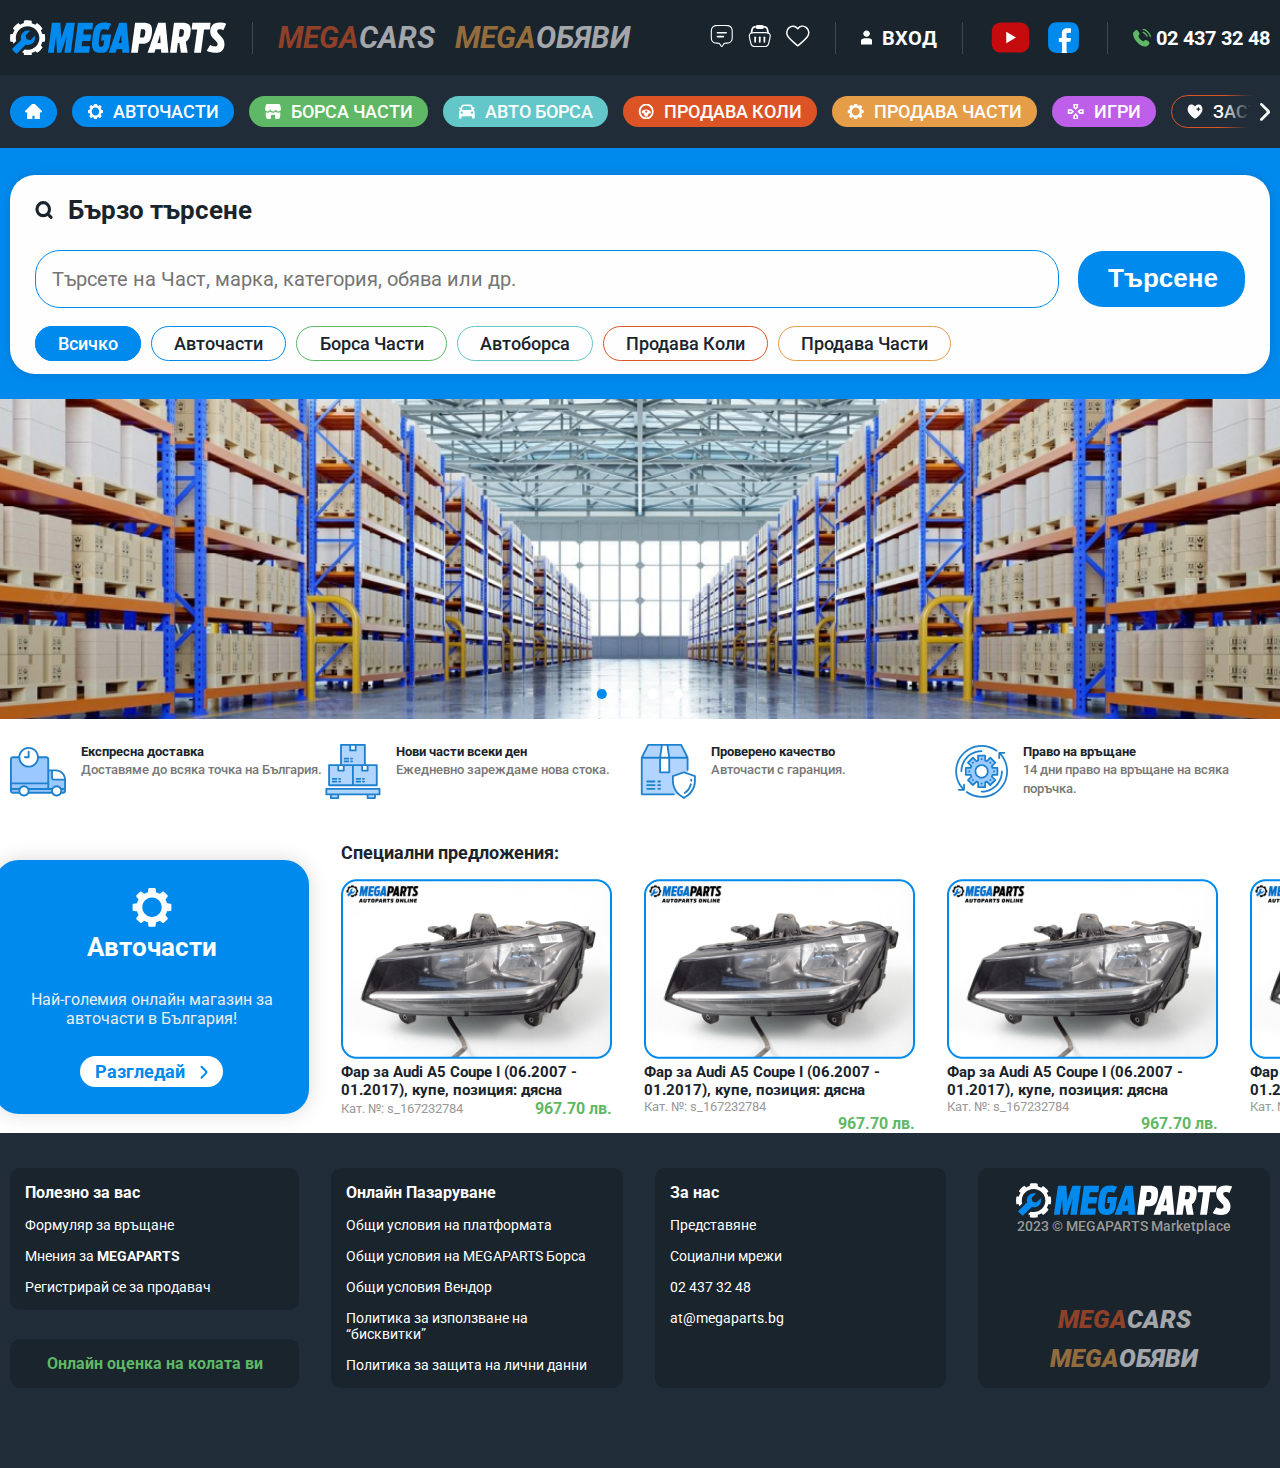
==== frontend/index.html @ f9f802c3 "тасимцхоо" ====
<!DOCTYPE html>
<html lang="en">

<head>
    <meta charset="UTF-8">
    <meta name="viewport" content="width=device-width, initial-scale=1.0">
    <!--Style.css-->
    <link rel="stylesheet" href="./assets/styles/style.css">
    <!--JQueery-->
    <script src="https://cdnjs.cloudflare.com/ajax/libs/jquery/3.7.1/jquery.min.js"></script>
    <!--Bootstrap-->
    <script src="https://cdnjs.cloudflare.com/ajax/libs/bootstrap/5.3.1/js/bootstrap.min.js"></script>
    <title>АВТОЧАСТИ MEGAPARTS - Магазин за авточасти</title>
</head>

<body>
    <Navbar></Navbar>
    <!--SERACH-->
    <section id="search">
        <div class="container">
            <div class="wrapper">
                <div class="search__title flex">
                    <div class="icon"><img src="../frontend/assets/images/search-images/search-icon.svg"
                            alt="search/svg"></div>
                    <span class="text">Бързо търсене</span>
                </div>

                <form action="#" class="search-form">
                    <input type="text" name="searchbar" id="searchbar" class="search-input"
                        placeholder="Търсете на Част, марка, категория, обява или др.">
                    <div class="buttons flex">
                        <div class="filters-btn">
                            <img src="../frontend/assets/images/search-images/filter-icon.svg" alt="filte/svf">
                        </div>
                        <button type="submit" class="search-btn">Търсене</button>
                    </div>
                </form>
                <ul class="filters flex">
                    <li><a href="#" class="filter" id="all-filter">Всичко</a></li>
                    <li><a href="#" class="filter" id="autoparts-filter">Авточасти</a></li>
                    <li><a href="#" class="filter" id="borsaparts-filter">Борса Части</a></li>
                    <li><a href="#" class="filter" id="autoborsa-filter">Автоборса</a></li>
                    <li><a href="#" class="filter" id="sellcars-filter">Продава Коли</a></li>
                    <li><a href="#" class="filter" id="sellparts-filter">Продава Части</a></li>
                </ul>
            </div>
        </div>
        </div>
    </section>
    <section id="slide-show">
        <div class="slider-wrapper">
            <div class="slider-nav">
                <a href="#slide-1" class="dot active"></a>
                <a href="#slide-2" class="dot"></a>
                <a href="#slide-3" class="dot"></a>
                <a href="#slide-4" class="dot"></a>
            </div>
            <div class="slider">
                <img id="slide-1" src="../frontend/assets/images/slides-images/Rectangle 100.png" alt="rectangle/img">
                <img id="slide-2" src="../frontend/assets/images/slides-images/Rectangle 100.png" alt="rectangle/img">
                <img id="slide-3" src="../frontend/assets/images/slides-images/Rectangle 100.png" alt="rectangle/img">
                <img id="slide-4" src="../frontend/assets/images/slides-images/Rectangle 100.png" alt="rectangle/img">
            </div>


        </div>
    </section>
    <div id="info">
        <div class="container info-container ">
            <div class="info-item">
                <div class="image"><img src="../frontend/assets/images/info-images/info-image-1.svg" alt="info-image-1"
                        class="info-image"></div>
                <div class="info-text">
                    <div class="title">Експресна доставка</div>
                    <span class="text">Доставяме до всяка точка на България.</span>
                </div>
            </div>
            <div class="info-item">
                <div class="image"><img src="../frontend/assets/images/info-images/info-image-2.svg" alt="info-image-2"
                        class="info-image"></div>
                <div class="info-text">
                    <div class="title">Нови части всеки ден</div>
                    <span class="text">Ежедневно зареждаме нова стока.</span>
                </div>
            </div>
            <div class="info-item">
                <div class="image"><img src="../frontend/assets/images/info-images/info-image-3.svg" alt="info-image-3"
                        class="info-image"></div>
                <div class="info-text">
                    <div class="title">Проверено качество</div>
                    <span class="text">Авточасти с гаранция.</span>
                </div>
            </div>
            <div class="info-item">
                <div class="image"><img src="../frontend/assets/images/info-images/info-image-4.svg" alt="info-image-4"
                        class="info-image"></div>
                <div class="info-text">
                    <div class="title">Право на връщане</div>
                    <span class="text">14 дни право на връщане на всяка поръчка.</span>
                </div>
            </div>
        </div>
    </div>
    <section id="autoparts-section">
        <div class="container flex">
            <div class="autoparts-title">
                <div class="title">
                    <img src="../frontend/assets/images/autoparts-section-images/title-image.svg"
                        alt="autoparts-title/svg">
                    <span class="text">Авточасти</span>
                </div>
                <p class="info">Най-големия онлайн магазин за авточасти в България!</p>
                <a href="#">
                    <img src="../frontend/assets/images/autoparts-section-images/right-vector.svg" alt="">
                    <span class="text">Разгледай</span>
                </a>
            </div>
            <div class="slideshow-wrapper">
                <div class="title">Специални предложения:</div>
                <div class="slideshow flex">
                    <div class="slider-container ">
                        <div class="product">
                            <div class="image">
                                <img src="../frontend/assets/images/autoparts-section-images/image 2.png"
                                    alt="imag-1/png">
                            </div>
                            <div class="product-info">
                                <div class="product-name">
                                    <h2>Фар за Audi A5 Coupe I (06.2007 - 01.2017), купе, позиция: дясна</h2>
                                </div>
                                <div class="product-price flex">
                                    <div class="product-cat">Кат. №: s_167232784</div>
                                    <div class="price">967.70 лв.</div>
                                </div>
                            </div>
                        </div>
                        <div class="product">
                            <div class="image">
                                <img src="../frontend/assets/images/autoparts-section-images/image 2.png"
                                    alt="imag-1/png">
                            </div>
                            <div class="product-info">
                                <div class="product-name">
                                    <h2>Фар за Audi A5 Coupe I (06.2007 - 01.2017), купе, позиция: дясна</h2>
                                </div>
                                <div class="product-price">
                                    <div class="product-cat">Кат. №: s_167232784</div>
                                    <div class="price">967.70 лв.</div>
                                </div>
                            </div>
                        </div>
                        <div class="product">
                            <div class="image">
                                <img src="../frontend/assets/images/autoparts-section-images/image 2.png"
                                    alt="imag-1/png">
                            </div>
                            <div class="product-info">
                                <div class="product-name">
                                    <h2>Фар за Audi A5 Coupe I (06.2007 - 01.2017), купе, позиция: дясна</h2>
                                </div>
                                <div class="product-price">
                                    <div class="product-cat">Кат. №: s_167232784</div>
                                    <div class="price">967.70 лв.</div>
                                </div>
                            </div>
                        </div>
                        <div class="product">
                            <div class="image">
                                <img src="../frontend/assets/images/autoparts-section-images/image 2.png"
                                    alt="imag-1/png">
                            </div>
                            <div class="product-info">
                                <div class="product-name">
                                    <h2>Фар за Audi A5 Coupe I (06.2007 - 01.2017), купе, позиция: дясна</h2>
                                </div>
                                <div class="product-price">
                                    <div class="product-cat">Кат. №: s_167232784</div>
                                    <div class="price">967.70 лв.</div>
                                </div>
                            </div>
                        </div>
                    </div>
                </div>
            </div>
        </div>
    </section>
    <Footer></Footer>
    <!--Script.js-->
    <script src="./assets/js/index.js"></script>
</body>

</html>
---- frontend/assets/styles/style.css ----
@import url("https://fonts.googleapis.com/css2?family=Roboto:ital,wght@0,100;0,300;0,400;0,500;0,700;0,900;1,100;1,300;1,400;1,500;1,700;1,900&display=swap");
* {
  box-sizing: border-box;
  padding: 0;
  margin: 0;
}

body {
  font-family: var(--body-font);
  background-color: var(--body-color);
  color: var(--text-color);
  overflow-x: hidden;
}

a {
  text-decoration: none;
}

img {
  width: 100%;
  pointer-events: none;
  -o-object-fit: cover;
     object-fit: cover;
}

li {
  list-style: none;
}

input {
  border: none;
  outline: none;
  background: none;
}

button {
  background: none;
  border: none;
  outline: none;
}

/*=============== VARIABLES CSS ===============*/
:root {
  /*============Font and Typography*===============*/
  --body-font: "Roboto", sans-serif;
  --normal-font-size: 1rem;
  --small-font-size: .6rem;
  --smaller-font-size: .5rem;
  /*============Transition*===============*/
}

/*=============== LAYOUT ===============*/
.container {
  max-width: 1260px;
  margin: 0 auto;
}

.flex {
  display: flex;
  align-items: center;
  justify-content: center;
}

/*===========HHEADER - NAVBAR=============*/
header {
  width: 100%;
  position: fixed;
  top: 0;
  left: 0;
  z-index: 6;
  /*============nav-top============*/
  /*============nav-botom==============*/
  /*===========nav-mobile============*/
}
header .nav {
  background: #19242D;
  padding: 0.95rem 6px;
}
header .nav__container {
  justify-content: space-between;
}
header .nav__line {
  width: 0.0625rem;
  height: 2rem;
  background-color: #394957;
}
header .nav__title .logo {
  padding-right: 1.56rem;
}
header .nav__title .logo img {
  width: 13.57731rem;
  height: 2.20756rem;
}
header .nav__title .megatext {
  padding-left: 1.56rem;
  text-transform: uppercase;
  gap: 1.25rem;
  color: #fff;
  font-weight: 900;
  font-style: italic;
  font-size: 1.25rem;
  opacity: 0.6;
}
header .nav__title .megatext .megacars span {
  color: #DC5426;
}
header .nav__title .megatext .megad span {
  color: #E59D48;
}
header .nav__frame .icons {
  gap: 0.94rem;
  margin-right: 1.56rem;
}
header .nav__frame .icons icon img {
  width: 1.375rem;
}
header .nav__frame .profile a {
  color: #fff;
  gap: 0.62rem;
}
header .nav__frame .profile a img {
  width: 0.72888rem;
  height: 0.9375rem;
}
header .nav__frame .profile a .text {
  font-size: 1.25rem;
  font-weight: 700;
}
header .nav__frame .socials {
  gap: 0.75rem;
}
header .nav__frame .socials a {
  display: flex;
  align-items: center;
  justify-content: center;
}
header .nav__frame .profile,
header .nav__frame .socials {
  margin: 0 1.56rem;
}
header .nav__frame .phone {
  margin-left: 1.56rem;
}
header .nav__frame .phone a {
  gap: 0.31rem;
  color: #fff;
}
header .nav__frame .phone a img {
  width: 1.12481rem;
  height: 1.125rem;
  flex-shrink: 0;
}
header .nav__frame .phone a .text {
  font-size: 1.25rem;
  font-weight: 700;
}
header .nav-bottom {
  background: #202D39;
  padding: 1.25rem 6px;
}
header .nav-bottom .container {
  position: relative;
  overflow-x: auto;
}
header .nav-bottom .container::-webkit-scrollbar {
  display: none;
}
header .nav-bottom .nav-bottom-menu {
  gap: 0.94rem;
  width: -moz-max-content;
  width: max-content;
}
header .nav-bottom .nav-bottom-menu li .btn {
  padding: 0.3125rem 0.9375rem;
  background: #008AEE;
  border-radius: 1.5625rem;
  gap: 0.62rem;
  align-items: center;
}
header .nav-bottom .nav-bottom-menu li .btn img {
  width: 1.04538rem;
  height: 0.9375rem;
  display: flex;
  margin-bottom: 1.1px;
}
header .nav-bottom .nav-bottom-menu li .btn .text {
  color: #fff;
  font-size: 1.125rem;
  font-weight: 500;
  text-transform: uppercase;
}
header .nav-bottom .nav-bottom-menu li .btn#home {
  padding: 0.5rem 0.9375rem;
}
header .nav-bottom .nav-bottom-menu li .btn#partexchange {
  background: #5FB865;
}
header .nav-bottom .nav-bottom-menu li .btn#autoborsa {
  background: #63C7C9;
}
header .nav-bottom .nav-bottom-menu li .btn#sellcars {
  background: #DC5426;
}
header .nav-bottom .nav-bottom-menu li .btn#sellparts {
  background: #E59D48;
}
header .nav-bottom .nav-bottom-menu li .btn#games {
  background: #BD5FE9;
}
header .nav-bottom .nav-bottom-menu li .btn#insurance {
  background: none;
  border: 1.5px solid #DC5426;
}
header .nav-bottom .arrow {
  width: 50px;
  height: 100%;
  background: red;
  position: absolute;
  display: flex;
  align-items: center;
}
header .nav-bottom .arrow img {
  width: 0.6rem;
}
header .nav-bottom .arrow.arrow-right {
  justify-content: right;
  top: 0;
  right: 0;
  background: linear-gradient(97deg, rgba(40, 116, 183, 0) 7%, #202D39 60%);
  display: none;
}
header .nav-bottom .arrow.arrow-left {
  display: none;
  background: linear-gradient(270deg, rgba(40, 116, 183, 0) 7%, #202D39 80%);
}
header .nav-bottom .arrow.arrow-left img {
  transform: rotate(-180deg);
}
header .nav-bottom .arrow.arrow-left.active,
header .nav-bottom .arrow.arrow-right.active {
  display: flex;
}
header .mobile-nav-btn {
  width: 2rem;
  height: 1.6rem;
  display: flex;
  flex-direction: column;
  justify-content: space-between;
  align-items: end;
  cursor: pointer;
  display: none;
}
header .mobile-nav-btn .line {
  width: 100%;
  height: 3.6px;
  background: #fff;
  border-radius: 15px;
}
header .mobile-nav-btn .line:nth-child(1) {
  width: 80%;
}
header .mobile-nav-btn .line:nth-child(3) {
  width: 50%;
}
header .nav-mobile__top {
  background: #19242D;
  flex-direction: column;
  padding: 1.2rem 0;
  display: none;
}
header .nav-mobile__top .megatext {
  width: 100%;
  text-transform: uppercase;
  justify-content: space-evenly;
  color: #fff;
  font-weight: 900;
  font-style: italic;
  font-size: 0.85rem;
  opacity: 0.6;
}
header .nav-mobile__top .megatext .megacars span {
  color: #DC5426;
}
header .nav-mobile__top .megatext .megad span {
  color: #E59D48;
}
header .nav-mobile__top .megasocials {
  width: 100%;
  justify-content: space-evenly;
}
header .nav-mobile__top .megasocials .socials {
  margin-left: 2.6rem;
}
header .nav-mobile__top .megasocials .phone {
  margin-right: 1.2rem;
}
header .nav-mobile__top .megasocials .phone a {
  gap: 0.31rem;
  color: #fff;
}
header .nav-mobile__top .megasocials .phone a img {
  width: 1.12481rem;
  height: 1.125rem;
  flex-shrink: 0;
}
header .nav-mobile__top .megasocials .phone a .text {
  font-size: 1.25rem;
  font-weight: 700;
}
header .nav-mobile__bottom {
  position: fixed;
  bottom: 0;
  left: 0;
  width: 100%;
  display: flex;
  align-items: center;
  justify-content: center;
  background: #fff;
  border-top: 1.5px solid rgba(167, 167, 167, 0.295);
  padding: 1.3rem 0;
  display: none;
}
header .nav-mobile__bottom .icons {
  width: 60%;
  gap: 3.6rem;
}
header .nav-mobile__bottom .icons li {
  display: flex;
  align-items: center;
  justify-content: center;
}
header .nav-mobile__bottom .icons li img {
  width: 1.6rem;
}
header .nav-mobile__bottom .icons #profile img {
  width: 1.3rem;
}
header .nav-mobile.active .nav-mobile__top {
  display: block;
}

/*==============SearchBar==============*/
#search {
  padding-top: 150px;
  padding-bottom: 1.56rem;
  background: #008AEE;
}
#search .container {
  margin-top: 1.56rem;
}
#search .container .wrapper {
  padding: 1.25rem 1.56rem;
  border-radius: 1.56rem;
  background: #FEFEFE;
  box-shadow: 0px 0px 10px 0px rgba(0, 0, 0, 0.15);
  display: flex;
  flex-direction: column;
  align-items: flex-start;
  gap: 1.56rem;
}
#search .container .wrapper .search__title {
  justify-content: start;
  align-items: center;
  gap: 0.94rem;
}
#search .container .wrapper .search__title .icon {
  display: flex;
  align-items: center;
  justify-content: center;
}
#search .container .wrapper .search__title .icon img {
  width: 1.125rem;
  height: 1.125rem;
}
#search .container .wrapper .search__title .text {
  color: #19242D;
  font-size: 1.625rem;
  font-weight: 700;
}
#search .container .wrapper .search-form {
  width: 100%;
  display: flex;
  align-items: center;
  justify-content: space-between;
  gap: 1.2rem;
}
#search .container .wrapper .search-form .search-input {
  width: 100%;
  padding: 1rem;
  border-radius: 1.5625rem;
  border: 1px solid #008AEE;
  font-size: 1.25rem;
  font-family: var(--body-font);
}
#search .container .wrapper .search-form .search-input::-moz-placeholder {
  font-family: var(--body-font);
}
#search .container .wrapper .search-form .search-input::placeholder {
  font-family: var(--body-font);
}
#search .container .wrapper .search-form .buttons {
  gap: 0.6rem;
}
#search .container .wrapper .search-form .buttons .filters-btn {
  display: none;
  width: 1.3rem;
  height: 1.3rem;
  flex-shrink: 0;
  cursor: pointer;
}
#search .container .wrapper .search-form .buttons .search-btn {
  width: 167px;
  padding: 0.78125rem 1.875rem;
  border-radius: 1.5625rem;
  background: #008AEE;
  font-size: 1.625rem;
  color: #fff;
  font-weight: 700;
  cursor: pointer;
}
#search .container .wrapper .filters {
  gap: 0.63rem;
}
#search .container .wrapper .filters li .filter {
  padding: 0.38rem 1.38rem;
  font-size: 1.125rem;
  color: #19242D;
  font-weight: 500;
  border-radius: 1.5625rem;
}
#search .container .wrapper .filters li #all-filter {
  background: #008AEE;
  color: #fff;
  border: 1px solid #008AEE;
}
#search .container .wrapper .filters li #autoparts-filter {
  border: 1px solid #008AEE;
}
#search .container .wrapper .filters li #borsaparts-filter {
  border: 1px solid #5FB865;
}
#search .container .wrapper .filters li #autoborsa-filter {
  border: 1px solid #63C7C9;
}
#search .container .wrapper .filters li #sellcars-filter {
  border: 1px solid #DC5426;
}
#search .container .wrapper .filters li #sellparts-filter {
  border: 1px solid #E59D48;
}

/*=============Slide=============*/
#slide-show .slider-wrapper {
  position: relative;
  width: 100%;
}
#slide-show .slider {
  display: flex;
  aspect-ratio: 16/4;
  overflow-x: auto;
  scroll-snap-type: x mandatory;
  scroll-behavior: smooth;
}
#slide-show .slider img {
  flex: 1 0 100%;
  scroll-snap-align: start;
  -o-object-fit: cover;
     object-fit: cover;
}
#slide-show .slider::-webkit-scrollbar {
  display: none;
}
#slide-show .slider-nav {
  display: flex;
  -moz-column-gap: 1rem;
       column-gap: 1rem;
  position: absolute;
  bottom: 1.25rem;
  left: 50%;
  transform: translateX(-50%);
  z-index: 1;
}
#slide-show .slider-nav a {
  width: 0.6rem;
  height: 0.6rem;
  border-radius: 50%;
  background-color: #fff;
}
#slide-show .slider-nav a.active {
  background-color: #008AEE;
}

/*====================Info=================*/
#info {
  padding: 1.56rem 0rem 2.63rem 0rem;
}
#info .info-container {
  flex-wrap: wrap;
  display: flex;
  justify-content: center;
  align-items: center;
}
#info .info-container .info-item {
  width: 25%;
  gap: 0.94rem;
  display: flex;
}
#info .info-container .info-item .image {
  display: flex;
  align-items: center;
  justify-content: center;
  width: 3.5rem;
  height: 3.5rem;
}
#info .info-container .info-item .info-text {
  gap: 0.5rem;
}
#info .info-container .info-item .info-text .title {
  color: #19242D;
  font-size: 0.8125rem;
  font-weight: 700;
}
#info .info-container .info-item .info-text .text {
  color: #777;
  font-family: Exo 2;
  font-size: 0.8125rem;
  font-weight: 500;
}

/*================Autoparts================*/
#autoparts-section .container {
  gap: 2rem;
}
#autoparts-section .container .autoparts-title {
  width: 25%;
  padding: 1.56rem;
  display: flex;
  flex-direction: column;
  justify-content: center;
  align-items: center;
  gap: 1.75575rem;
  flex-shrink: 0;
  background: #008AEE;
  border-radius: 1.5625rem;
  border: 2px solid #008AEE;
  background: #008AEE;
  box-shadow: 0px 0px 20px 0px rgba(0, 0, 0, 0.15);
}
#autoparts-section .container .autoparts-title .title {
  display: flex;
  flex-direction: column;
  align-items: center;
  gap: 0.3125rem;
}
#autoparts-section .container .autoparts-title .title img {
  width: 2.5rem;
  height: 2.5rem;
}
#autoparts-section .container .autoparts-title .title .text {
  color: #FFF;
  font-size: 1.625rem;
  font-weight: 700;
}
#autoparts-section .container .autoparts-title .info {
  align-self: stretch;
  color: #EDEDED;
  text-align: center;
  font-size: 1rem;
}
#autoparts-section .container .autoparts-title a {
  display: flex;
  padding: 0.3125rem 0.9375rem;
  border-radius: 2.06413rem;
  background: #FFF;
  align-items: center;
  justify-content: center;
  gap: 0.9rem;
  flex-direction: row-reverse;
}
#autoparts-section .container .autoparts-title a .text {
  color: #008AEE;
  font-size: 1.125rem;
  font-weight: 700;
}
#autoparts-section .container .slideshow-wrapper {
  width: 75%;
}
#autoparts-section .container .slideshow-wrapper .title {
  color: #19242D;
  font-size: 1.125rem;
  font-weight: 700;
  align-self: self-start;
  margin-bottom: 1rem;
}
#autoparts-section .container .slideshow-wrapper .slideshow {
  width: 100%;
  flex-direction: column;
  gap: 0.95rem;
  overflow-x: auto;
  scroll-snap-align: start;
  scroll-behavior: smooth;
}
#autoparts-section .container .slideshow-wrapper .slideshow::-webkit-scrollbar {
  display: none;
}
#autoparts-section .container .slideshow-wrapper .slideshow .slider-container {
  display: flex;
  gap: 2rem;
  align-self: self-start;
}
#autoparts-section .container .slideshow-wrapper .slideshow .slider-container .product .image {
  width: 16.9375rem;
}
#autoparts-section .container .slideshow-wrapper .slideshow .slider-container .product .product-name h2 {
  color: #19242D;
  font-size: 0.913rem;
  font-weight: 700;
}
#autoparts-section .container .slideshow-wrapper .slideshow .slider-container .product .product-price {
  justify-content: space-between;
}
#autoparts-section .container .slideshow-wrapper .slideshow .slider-container .product .product-price .product-cat {
  color: #999;
  font-size: 0.78256rem;
  font-weight: 400;
}
#autoparts-section .container .slideshow-wrapper .slideshow .slider-container .product .product-price .price {
  color: #5FB865;
  text-align: right;
  font-size: 1rem;
  font-weight: 700;
}

/*==============Fotter==============*/
#footer {
  width: 100%;
  background-color: #202D39;
}
#footer .container {
  display: flex;
  gap: 2rem;
  padding: 2.19rem 0rem 5rem 0rem;
}
#footer .container .footer_items.item1 {
  padding: 0;
  display: flex;
  justify-content: space-between;
  background: none;
}
#footer .container .footer_items.item1 .list_item {
  width: 100%;
  padding: 0.9375rem;
  background: #19242D;
  border-radius: 0.625rem;
}
#footer .container .footer_items.item1 .button {
  width: 100%;
  padding: 0.9375rem;
  background: #19242D;
  border-radius: 0.625rem;
  text-align: center;
}
#footer .container .footer_items.item1 .button li a {
  color: #5FB865;
  font-family: Exo 2;
  font-size: 1rem;
  font-style: normal;
  font-weight: 700;
  line-height: normal;
}
#footer .container .footer_items {
  display: flex;
  flex-direction: column;
  padding: 0.9375rem;
  align-items: flex-start;
  gap: 0.94rem;
  border-radius: 0.625rem;
  background: #19242D;
  width: 25%;
}
#footer .container .footer_items .list_item {
  display: flex;
  flex-direction: column;
  gap: 0.94rem;
}
#footer .container .footer_items .list_item h1 {
  color: #FFF;
  font-family: Exo 2;
  font-size: 1rem;
  font-style: normal;
  font-weight: 700;
  line-height: normal;
}
#footer .container .footer_items .list_item h2 {
  color: #FFF;
  font-family: Exo 2;
  font-size: 0.875rem;
  font-style: normal;
  font-weight: 400;
  line-height: normal;
}
#footer .container .footer_items .list_item h2 .mega_span {
  color: #FFF;
  font-family: Roboto;
  font-size: 0.875rem;
  font-style: normal;
  font-weight: 700;
  line-height: normal;
}
#footer .container .footer_items.item4 {
  display: flex;
  align-items: center;
}
#footer .container .footer_items.item4 .list_item {
  height: 100%;
  display: flex;
  justify-content: space-between;
}
#footer .container .footer_items.item4 .list_item .list-title {
  width: 100%;
  display: flex;
  flex-direction: column;
  justify-content: center;
  align-items: center;
}
#footer .container .footer_items.item4 .list_item .list-title img {
  width: 13.57731rem;
  height: 2.20756rem;
}
#footer .container .footer_items.item4 .list_item .list-title span {
  color: #999;
  text-align: center;
  font-size: 0.875rem;
  font-weight: 500;
}
#footer .container .footer_items.item4 .list_item .megatext {
  display: flex;
  flex-direction: column;
  justify-content: center;
  align-items: center;
  gap: 0.62rem;
}
#footer .container .footer_items.item4 .list_item .megatext .mega h2 {
  font-size: 1.5625rem;
  font-style: italic;
  font-weight: 900;
  line-height: normal;
  opacity: 0.6;
}
#footer .container .footer_items.item4 .list_item .megatext .megacars .text {
  color: #DC5426;
}
#footer .container .footer_items.item4 .list_item .megatext .megad .text {
  color: #E59D48;
}

/*=====================MediaQueries==================*/
/* 
  ##Device = Tablets, Ipads (portrait)
  ##Screen = B/w 768px to 1024px
*/
@media (max-width: 1200px) {
  header .nav {
    padding: 1rem;
  }
  header .nav__frame {
    display: none;
  }
  header .mobile-nav-btn {
    display: flex;
  }
  header .nav-bottom .container .arrow {
    background: transparent;
  }
  header .nav-bottom .container .arrow img {
    display: none;
  }
  header .nav-mobile__top .megatext {
    display: none;
  }
  header .nav-mobile__bottom {
    display: flex;
  }
  #search .filters {
    display: none;
  }
  #search .container .wrapper .search-form .buttons .filters-btn {
    display: block;
  }
  #info .info-container {
    gap: 2rem;
  }
  #info .info-container .info-item {
    width: 80%;
  }
}
/* 
  ##Device = Low Resolution Tablets, Mobiles (Landscape)
  ##Screen = B/w 481px to 767px
*/
@media (max-width: 540px) {
  header .nav__title .megatext {
    display: none;
  }
  header .nav__title .logo img {
    width: 12rem;
    height: 2rem;
  }
  header .nav__line {
    display: none;
  }
  header .nav-mobile__top .megatext {
    display: flex;
  }
  header .mobile-nav-btn {
    height: 1.4rem;
  }
  header .mobile-nav-btn .line {
    height: 3px;
  }
  #search {
    padding: 150px 1rem 1.56rem 1rem;
  }
  #search .container .wrapper {
    padding: 1.2rem 1.5rem;
    gap: 1rem;
  }
  #search .container .wrapper .search__title .text {
    font-size: 1.3rem;
  }
  #search .container .wrapper .search__title .icon img {
    width: 1rem;
    height: 1rem;
  }
  #search .container .wrapper .search-form {
    flex-direction: column;
  }
  #search .container .wrapper .search-form .search-input {
    padding: 0.5rem 1rem;
    align-self: self-start;
  }
  #search .container .wrapper .search-form .search-input::-moz-placeholder {
    font-size: 1rem;
  }
  #search .container .wrapper .search-form .search-input::placeholder {
    font-size: 1rem;
  }
  #search .container .wrapper .search-form .buttons {
    width: 100%;
    align-self: self-start;
    justify-content: space-between;
  }
  #search .container .wrapper .search-form .buttons .filters-btn {
    width: 1rem;
    height: 1rem;
  }
  #search .container .wrapper .search-form .buttons .search-btn {
    padding: 0.5rem 1rem;
    font-size: 1rem;
  }
  #info .info-container .info-item:nth-child(2) {
    flex-direction: row-reverse;
  }
  #info .info-container .info-item:nth-child(4) {
    flex-direction: row-reverse;
  }
}
/* 
  ##Device = Most of the Smartphones Mobiles (Portrait)
  ##Screen = B/w 320px to 479px
*//*# sourceMappingURL=style.css.map */
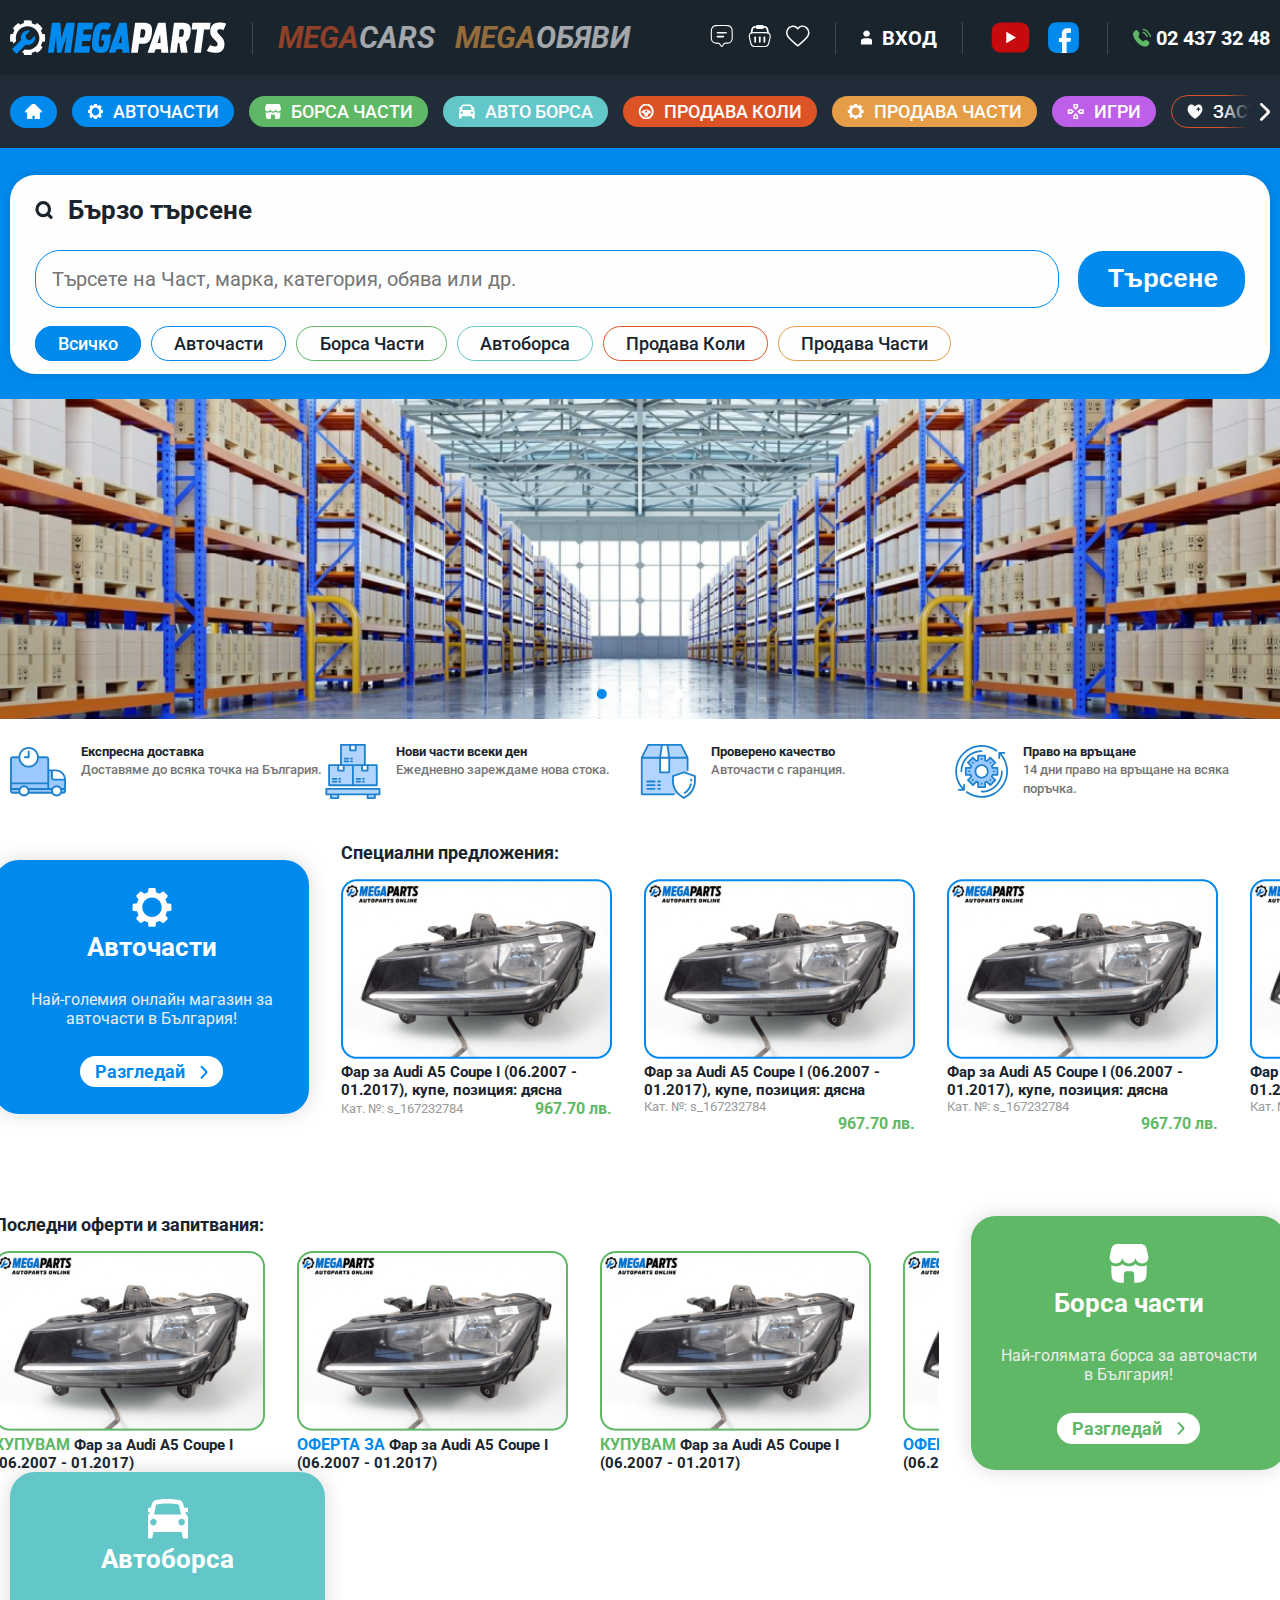
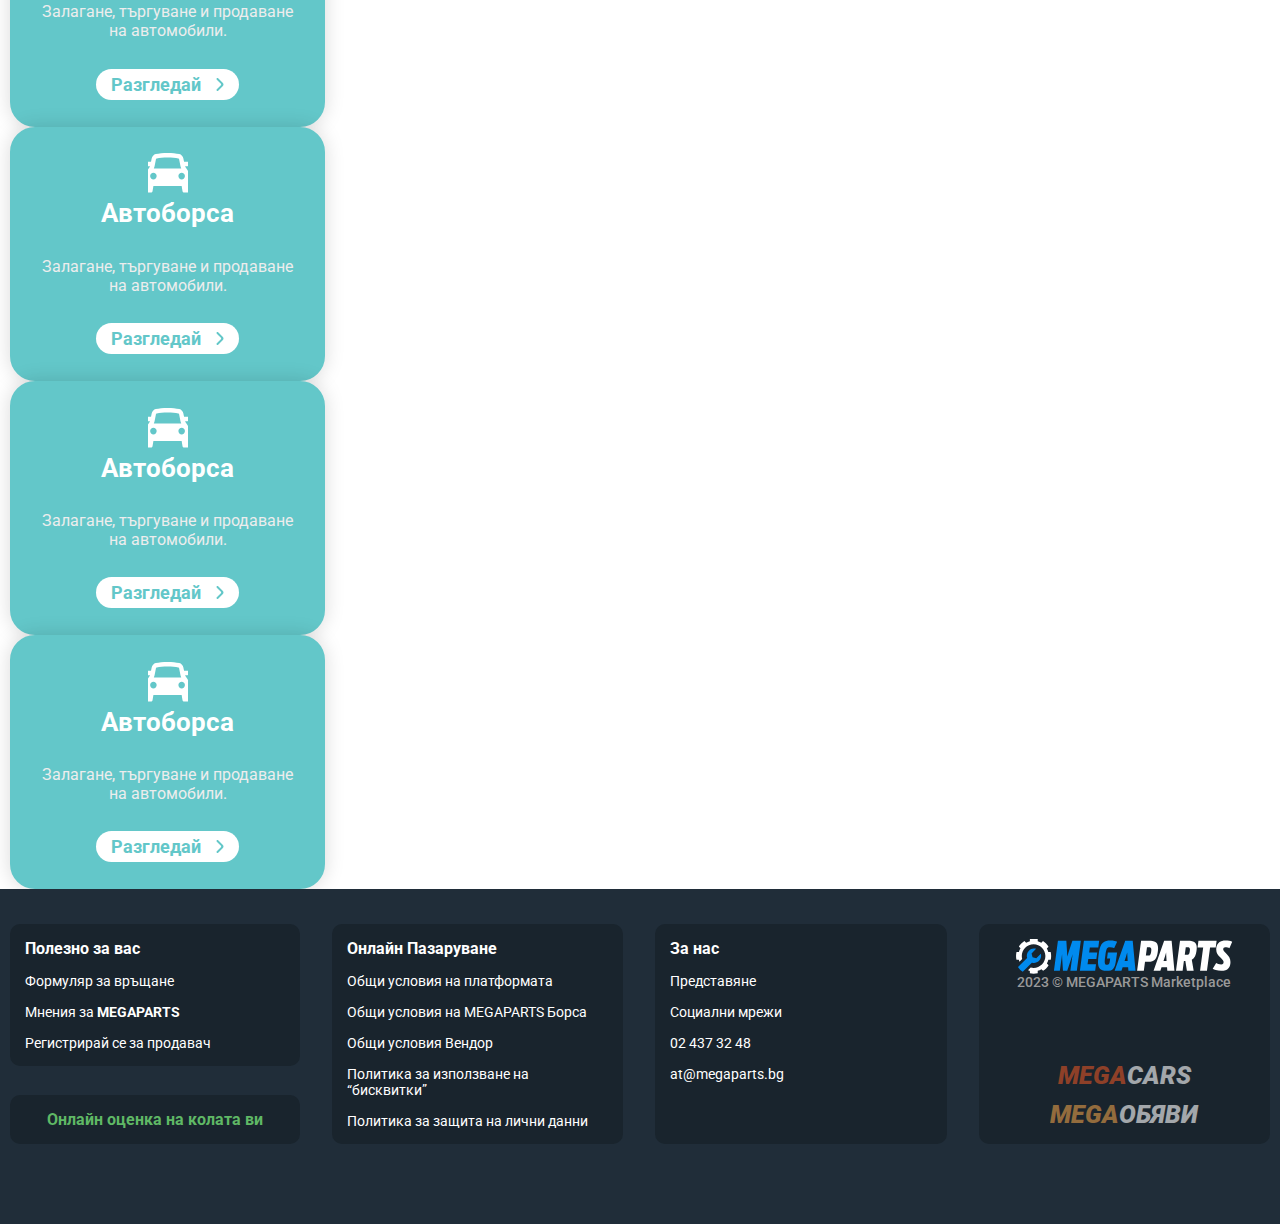
==== commit 1497a871: "tasimcho" ====
--- a/frontend/index.html
+++ b/frontend/index.html
@@ -179,8 +179,202 @@
                                 </div>
                             </div>
                         </div>
-                    </div>
-                </div>
+                        <div class="product">
+                            <div class="image">
+                                <img src="../frontend/assets/images/autoparts-section-images/image 2.png"
+                                    alt="imag-1/png">
+                            </div>
+                            <div class="product-info">
+                                <div class="product-name">
+                                    <h2>Фар за Audi A5 Coupe I (06.2007 - 01.2017), купе, позиция: дясна</h2>
+                                </div>
+                                <div class="product-price">
+                                    <div class="product-cat">Кат. №: s_167232784</div>
+                                    <div class="price">967.70 лв.</div>
+                                </div>
+                            </div>
+                        </div>
+                        <div class="product">
+                            <div class="image">
+                                <img src="../frontend/assets/images/autoparts-section-images/image 2.png"
+                                    alt="imag-1/png">
+                            </div>
+                            <div class="product-info">
+                                <div class="product-name">
+                                    <h2>Фар за Audi A5 Coupe I (06.2007 - 01.2017), купе, позиция: дясна</h2>
+                                </div>
+                                <div class="product-price">
+                                    <div class="product-cat">Кат. №: s_167232784</div>
+                                    <div class="price">967.70 лв.</div>
+                                </div>
+                            </div>
+                        </div>
+                    </div>
+                </div>
+            </div>
+        </div>
+    </section>
+    <section id="autoborsa-section">
+        <div class="container flex">
+            <div class="autoborsa-title">
+                <div class="title">
+                    <img src="../frontend/assets/images/autoborsa-section-images/autoborsa-icon.svg"
+                        alt="autoborsa-title/svg">
+                    <span class="text">Борса части</span>
+                </div>
+                <p class="info">Най-голямата борса за авточасти в България!</p>
+                <a href="#">
+                    <img src="../frontend/assets/images/autoborsa-section-images/right-arrow.svg" alt="">
+                    <span class="text">Разгледай</span>
+                </a>
+            </div>
+            <div class="slideshow-wrapper">
+                <div class="title">Последни оферти и запитвания:</div>
+                <div class="slideshow flex">
+                    <div class="slider-container ">
+                        <div class="product">
+                            <div class="image">
+                                <img src="../frontend/assets/images/autoborsa-section-images/image 3.png"
+                                    alt="imag-1/png">
+                            </div>
+                            <div class="product-info">
+                                <div class="product-name">
+                                    <h2><span class="text-green">КУПУВАМ</span> Фар за Audi A5 Coupe I (06.2007 -
+                                        01.2017)</h2>
+                                </div>
+                            </div>
+                        </div>
+                        <div class="product">
+                            <div class="image">
+                                <img src="../frontend/assets/images/autoborsa-section-images/image 3.png"
+                                    alt="imag-1/png">
+                            </div>
+                            <div class="product-info">
+                                <div class="product-name">
+                                    <h2><span class="text-blue">Оферта за</span> Фар за Audi A5 Coupe I (06.2007 -
+                                        01.2017)</h2>
+                                </div>
+                            </div>
+                        </div>
+                        <div class="product">
+                            <div class="image">
+                                <img src="../frontend/assets/images/autoborsa-section-images/image 3.png"
+                                    alt="imag-1/png">
+                            </div>
+                            <div class="product-info">
+                                <div class="product-name">
+                                    <h2><span class="text-green">КУПУВАМ</span> Фар за Audi A5 Coupe I (06.2007 -
+                                        01.2017)</h2>
+                                </div>
+                            </div>
+                        </div>
+                        <div class="product">
+                            <div class="image">
+                                <img src="../frontend/assets/images/autoborsa-section-images/image 3.png"
+                                    alt="imag-1/png">
+                            </div>
+                            <div class="product-info">
+                                <div class="product-name">
+                                    <h2><span class="text-blue">Оферта за</span> Фар за Audi A5 Coupe I (06.2007
+                                        -
+                                        01.2017)</h2>
+                                </div>
+                            </div>
+                        </div>
+                        <div class="product">
+                            <div class="image">
+                                <img src="../frontend/assets/images/autoborsa-section-images/image 3.png"
+                                    alt="imag-1/png">
+                            </div>
+                            <div class="product-info">
+                                <div class="product-name">
+                                    <h2><span class="text-green">КУПУВАМ </span>Фар за Audi A5 Coupe I (06.2007 -
+                                        01.2017)</h2>
+                                </div>
+                            </div>
+                        </div>
+                        <div class="product">
+                            <div class="image">
+                                <img src="../frontend/assets/images/autoborsa-section-images/image 3.png"
+                                    alt="imag-1/png">
+                            </div>
+                            <div class="product-info">
+                                <div class="product-name">
+                                    <h2><span class="text-blue">Оферта за</span> Фар за Audi A5 Coupe I (06.2007 -
+                                        01.2017)</h2>
+                                </div>
+
+                            </div>
+                        </div>
+                    </div>
+                </div>
+            </div>
+        </div>
+    </section>
+    <section class="services">
+        <div class="services__top">
+            <div class="container">
+                <div class="service service-1">
+                    <div class="service-title">
+                        <div class="title">
+                            <img src="../frontend/assets/images/services-images/logos/service-1.svg"
+                                alt="service-1/svg">
+                            <span class="text">Автоборса</span>
+                        </div>
+                        <p class="info">Залагане, търгуване и продаване на автомобили.</p>
+                        <a href="#">
+                            <img src="../frontend/assets/images/services-images/arrow/arrow-1.svg" alt="arrow/svg">
+                            <span class="text">Разгледай</span>
+                        </a>
+                    </div>
+                </div>
+                <div class="service service-2">
+                    <div class="service-title">
+                        <div class="title">
+                            <img src="../frontend/assets/images/services-images/logos/service-1.svg"
+                                alt="service-1/svg">
+                            <span class="text">Автоборса</span>
+                        </div>
+                        <p class="info">Залагане, търгуване и продаване на автомобили.</p>
+                        <a href="#">
+                            <img src="../frontend/assets/images/services-images/arrow/arrow-1.svg" alt="arrow/svg">
+                            <span class="text">Разгледай</span>
+                        </a>
+                    </div>
+                </div>
+                <div class="service service-3">
+                    <div class="service-title">
+                        <div class="title">
+                            <img src="../frontend/assets/images/services-images/logos/service-1.svg"
+                                alt="service-1/svg">
+                            <span class="text">Автоборса</span>
+                        </div>
+                        <p class="info">Залагане, търгуване и продаване на автомобили.</p>
+                        <a href="#">
+                            <img src="../frontend/assets/images/services-images/arrow/arrow-1.svg" alt="arrow/svg">
+                            <span class="text">Разгледай</span>
+                        </a>
+                    </div>
+                </div>
+                <div class="service service-4">
+                    <div class="service-title">
+                        <div class="title">
+                            <img src="../frontend/assets/images/services-images/logos/service-1.svg"
+                                alt="service-1/svg">
+                            <span class="text">Автоборса</span>
+                        </div>
+                        <p class="info">Залагане, търгуване и продаване на автомобили.</p>
+                        <a href="#">
+                            <img src="../frontend/assets/images/services-images/arrow/arrow-1.svg" alt="arrow/svg">
+                            <span class="text">Разгледай</span>
+                        </a>
+                    </div>
+                </div>
+            </div>
+        </div>
+        <div class="services__bottom">
+            <div class="container">
+
             </div>
         </div>
     </section>
--- a/frontend/assets/styles/style.css
+++ b/frontend/assets/styles/style.css
@@ -631,6 +631,166 @@
   font-weight: 700;
 }
 
+/*=================Autoborsa================*/
+#autoborsa-section {
+  margin-top: 5.1rem;
+}
+#autoborsa-section .container {
+  gap: 2rem;
+  flex-direction: row-reverse;
+}
+#autoborsa-section .container .autoborsa-title {
+  width: 25%;
+  padding: 1.56rem;
+  display: flex;
+  flex-direction: column;
+  justify-content: center;
+  align-items: center;
+  gap: 1.75575rem;
+  flex-shrink: 0;
+  border-radius: 1.5625rem;
+  border: 2px solid #5FB865;
+  background: #5FB865;
+  box-shadow: 0px 0px 20px 0px rgba(0, 0, 0, 0.15);
+}
+#autoborsa-section .container .autoborsa-title .title {
+  display: flex;
+  flex-direction: column;
+  align-items: center;
+  gap: 0.3125rem;
+}
+#autoborsa-section .container .autoborsa-title .title img {
+  width: 2.5rem;
+  height: 2.5rem;
+}
+#autoborsa-section .container .autoborsa-title .title .text {
+  color: #FFF;
+  font-size: 1.625rem;
+  font-weight: 700;
+}
+#autoborsa-section .container .autoborsa-title .info {
+  align-self: stretch;
+  color: #EDEDED;
+  text-align: center;
+  font-size: 1rem;
+}
+#autoborsa-section .container .autoborsa-title a {
+  display: flex;
+  padding: 0.3125rem 0.9375rem;
+  border-radius: 2.06413rem;
+  background: #FFF;
+  align-items: center;
+  justify-content: center;
+  gap: 0.9rem;
+  flex-direction: row-reverse;
+}
+#autoborsa-section .container .autoborsa-title a .text {
+  color: #5FB865;
+  font-size: 1.125rem;
+  font-weight: 700;
+}
+#autoborsa-section .container .slideshow-wrapper {
+  width: 75%;
+}
+#autoborsa-section .container .slideshow-wrapper .title {
+  color: #19242D;
+  font-size: 1.125rem;
+  font-weight: 700;
+  align-self: self-start;
+  margin-bottom: 1rem;
+}
+#autoborsa-section .container .slideshow-wrapper .slideshow {
+  width: 100%;
+  flex-direction: column;
+  gap: 0.95rem;
+  overflow-x: auto;
+  scroll-snap-align: start;
+  scroll-behavior: smooth;
+}
+#autoborsa-section .container .slideshow-wrapper .slideshow::-webkit-scrollbar {
+  display: none;
+}
+#autoborsa-section .container .slideshow-wrapper .slideshow .slider-container {
+  display: flex;
+  gap: 2rem;
+  align-self: self-start;
+}
+#autoborsa-section .container .slideshow-wrapper .slideshow .slider-container .product .image {
+  width: 16.9375rem;
+}
+#autoborsa-section .container .slideshow-wrapper .slideshow .slider-container .product .product-name h2 {
+  color: #19242D;
+  font-size: 0.913rem;
+  font-weight: 700;
+}
+#autoborsa-section .container .slideshow-wrapper .slideshow .slider-container .product .product-name h2 .text-green {
+  color: #5FB865;
+  font-size: 1rem;
+  font-style: normal;
+  font-weight: 700;
+  line-height: normal;
+  text-transform: uppercase;
+}
+#autoborsa-section .container .slideshow-wrapper .slideshow .slider-container .product .product-name h2 .text-blue {
+  color: #008AEE;
+  font-size: 1rem;
+  font-style: normal;
+  font-weight: 700;
+  line-height: normal;
+  text-transform: uppercase;
+}
+
+/*=================Services*================*/
+.services__top .container .service .service-title {
+  width: 25%;
+  padding: 1.56rem;
+  display: flex;
+  flex-direction: column;
+  justify-content: center;
+  align-items: center;
+  gap: 1.75575rem;
+  flex-shrink: 0;
+  border-radius: 1.5625rem;
+  border: 2px solid #63C7C9;
+  background: #63C7C9;
+  box-shadow: 0px 0px 20px 0px rgba(0, 0, 0, 0.15);
+}
+.services__top .container .service .service-title .title {
+  display: flex;
+  flex-direction: column;
+  align-items: center;
+  gap: 0.3125rem;
+}
+.services__top .container .service .service-title .title img {
+  width: 2.5rem;
+  height: 2.5rem;
+}
+.services__top .container .service .service-title .title .text {
+  color: #FFF;
+  font-size: 1.625rem;
+  font-weight: 700;
+}
+.services__top .container .service .service-title .info {
+  align-self: stretch;
+  color: #EDEDED;
+  text-align: center;
+  font-size: 1rem;
+}
+.services__top .container .service .service-title a {
+  display: flex;
+  padding: 0.3125rem 0.9375rem;
+  border-radius: 2.06413rem;
+  background: #FFF;
+  align-items: center;
+  justify-content: center;
+  gap: 0.9rem;
+  flex-direction: row-reverse;
+}
+.services__top .container .service .service-title a .text {
+  color: #63C7C9;
+  font-size: 1.125rem;
+  font-weight: 700;
+}
 /*==============Fotter==============*/
 #footer {
   width: 100%;
@@ -676,7 +836,7 @@
   gap: 0.94rem;
   border-radius: 0.625rem;
   background: #19242D;
-  width: 25%;
+  width: 24%;
 }
 #footer .container .footer_items .list_item {
   display: flex;
@@ -781,6 +941,9 @@
   header .nav-mobile__bottom {
     display: flex;
   }
+  #search {
+    padding: 150px 1rem 1.56rem 1rem;
+  }
   #search .filters {
     display: none;
   }
@@ -791,6 +954,41 @@
     gap: 2rem;
   }
   #info .info-container .info-item {
+    width: 80%;
+  }
+  #autoparts-section {
+    padding: 0rem 3rem;
+  }
+  #autoparts-section .container {
+    flex-direction: column;
+  }
+  #autoparts-section .container .autoparts-title {
+    width: 100%;
+  }
+  #autoparts-section .container .slideshow-wrapper {
+    width: 100%;
+  }
+  #autoborsa-section {
+    padding: 0rem 3rem;
+  }
+  #autoborsa-section .container {
+    flex-direction: column;
+  }
+  #autoborsa-section .container .autoborsa-title {
+    width: 100%;
+  }
+  #autoborsa-section .container .slideshow-wrapper {
+    width: 100%;
+  }
+  #footer {
+    padding: 2.19rem 0rem 5.3rem 0rem;
+  }
+  #footer .container {
+    flex-direction: column;
+    justify-content: center;
+    align-items: center;
+  }
+  #footer .container .footer_items {
     width: 80%;
   }
 }
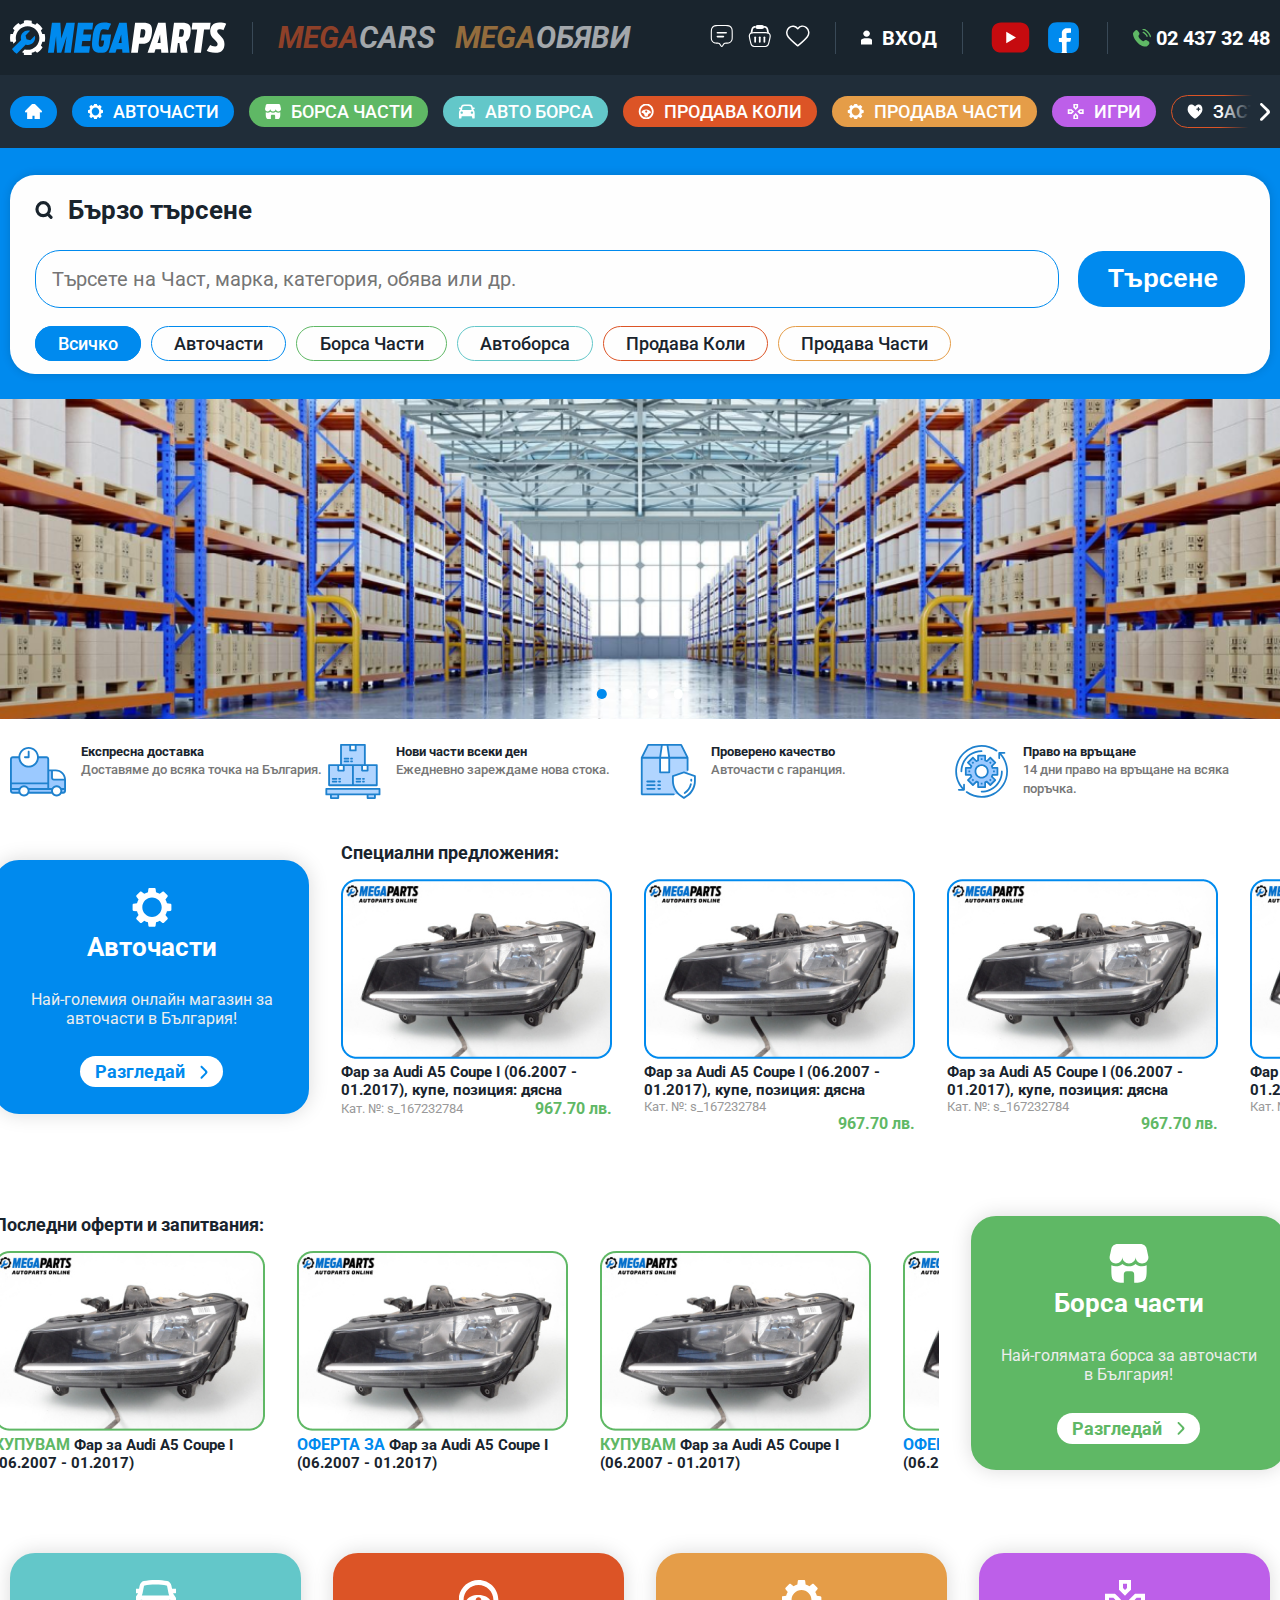
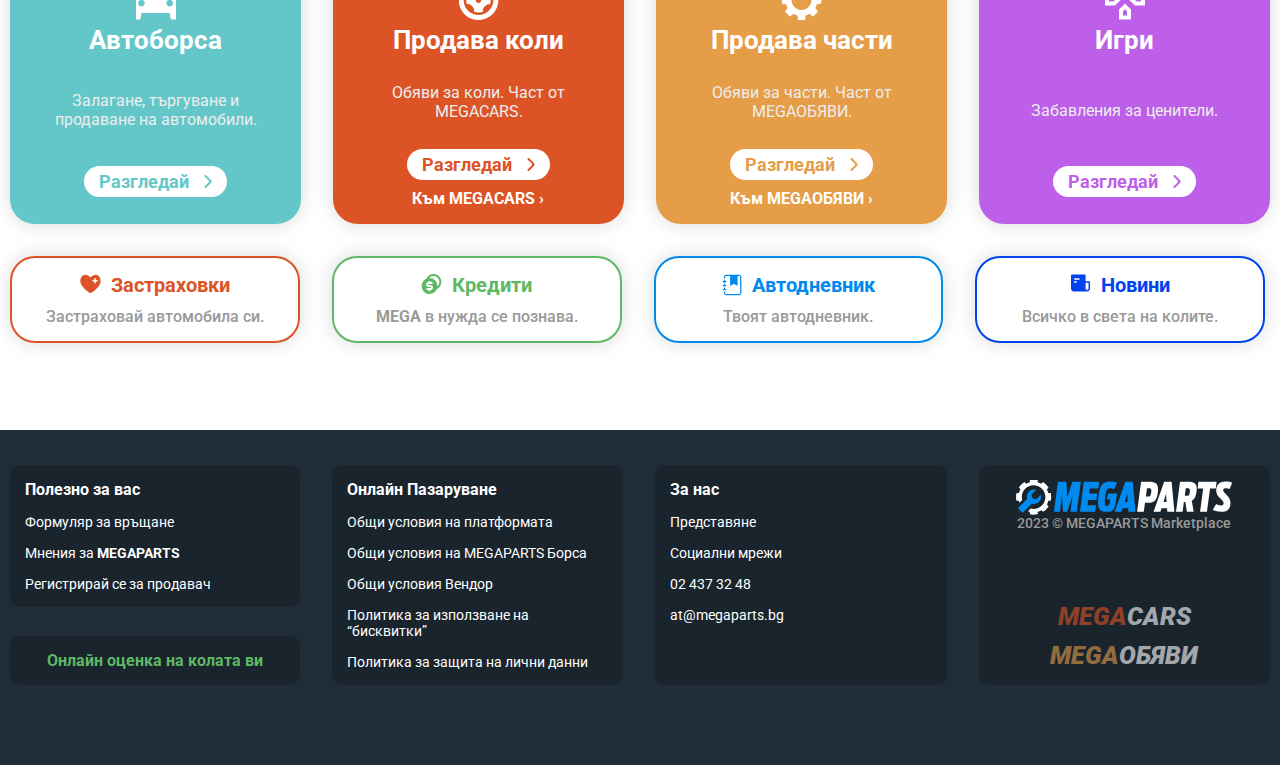
==== commit 06347355: "tasimcho" ====
--- a/frontend/index.html
+++ b/frontend/index.html
@@ -322,7 +322,7 @@
                             <span class="text">Автоборса</span>
                         </div>
                         <p class="info">Залагане, търгуване и продаване на автомобили.</p>
-                        <a href="#">
+                        <a href="#" class="btn">
                             <img src="../frontend/assets/images/services-images/arrow/arrow-1.svg" alt="arrow/svg">
                             <span class="text">Разгледай</span>
                         </a>
@@ -331,50 +331,112 @@
                 <div class="service service-2">
                     <div class="service-title">
                         <div class="title">
-                            <img src="../frontend/assets/images/services-images/logos/service-1.svg"
-                                alt="service-1/svg">
-                            <span class="text">Автоборса</span>
-                        </div>
-                        <p class="info">Залагане, търгуване и продаване на автомобили.</p>
-                        <a href="#">
-                            <img src="../frontend/assets/images/services-images/arrow/arrow-1.svg" alt="arrow/svg">
+                            <img src="../frontend/assets/images/services-images/logos/service-2.svg"
+                                alt="service-2/svg">
+                            <span class="text">Продава коли</span>
+                        </div>
+                        <p class="info">Обяви за коли. Част от <span class="text">MEGACARS</span>.</p>
+                        <div class="buttons">
+                            <a href="#" class="btn">
+                                <img src="../frontend/assets/images/services-images/arrow/arrow-2.svg" alt="arrow/svg">
+                                <span class="text">Разгледай</span>
+                            </a>
+                            <a href="#" class="small-link">Към MEGACARS <span class="icon">&#8250;</span></a>
+                        </div>
+                    </div>
+                </div>
+                <div class="service service-3">
+                    <div class="service-title">
+                        <div class="title">
+                            <img src="../frontend/assets/images/services-images/logos/service-3.svg"
+                                alt="service-3/svg">
+                            <span class="text">Продава части</span>
+                        </div>
+                        <p class="info">Обяви за части. Част от <span class="text">MEGAОБЯВИ</span>.</p>
+                        <div class="buttons">
+                            <a href="#" class="btn">
+                                <img src="../frontend/assets/images/services-images/arrow/arrow-3.svg" alt="arrow/svg">
+                                <span class="text">Разгледай</span>
+                            </a>
+                            <a href="#" class="small-link">Към MEGAОБЯВИ <span class="icon">&#8250;</span></a>
+                        </div>
+                    </div>
+                </div>
+                <div class="service service-4">
+                    <div class="service-title">
+                        <div class="title">
+                            <img src="../frontend/assets/images/services-images/logos/service-4.svg"
+                                alt="service-4/svg">
+                            <span class="text">Игри</span>
+                        </div>
+                        <p class="info">Забавления за ценители.</p>
+                        <a href="#" class="btn">
+                            <img src="../frontend/assets/images/services-images/arrow/arrow-4.svg" alt="arrow/svg">
                             <span class="text">Разгледай</span>
                         </a>
-                    </div>
-                </div>
-                <div class="service service-3">
-                    <div class="service-title">
-                        <div class="title">
-                            <img src="../frontend/assets/images/services-images/logos/service-1.svg"
-                                alt="service-1/svg">
-                            <span class="text">Автоборса</span>
-                        </div>
-                        <p class="info">Залагане, търгуване и продаване на автомобили.</p>
-                        <a href="#">
-                            <img src="../frontend/assets/images/services-images/arrow/arrow-1.svg" alt="arrow/svg">
-                            <span class="text">Разгледай</span>
-                        </a>
-                    </div>
-                </div>
-                <div class="service service-4">
-                    <div class="service-title">
-                        <div class="title">
-                            <img src="../frontend/assets/images/services-images/logos/service-1.svg"
-                                alt="service-1/svg">
-                            <span class="text">Автоборса</span>
-                        </div>
-                        <p class="info">Залагане, търгуване и продаване на автомобили.</p>
-                        <a href="#">
-                            <img src="../frontend/assets/images/services-images/arrow/arrow-1.svg" alt="arrow/svg">
-                            <span class="text">Разгледай</span>
-                        </a>
+
                     </div>
                 </div>
             </div>
         </div>
         <div class="services__bottom">
             <div class="container">
-
+                <div class="service service-1">
+                    <div class="service-title">
+                        <div class="icon">
+                            <img src="../frontend/assets/images/services-images/service-bottom/service-bottom-1.svg"
+                                alt="">
+                        </div>
+                        <span class="text">
+                            Застраховки
+                        </span>
+                    </div>
+                    <div class="service-info">
+                        Застраховай автомобила си.
+                    </div>
+                </div>
+                <div class="service service-2">
+                    <div class="service-title">
+                        <div class="icon">
+                            <img src="../frontend/assets/images/services-images/service-bottom/service-bottom-2.svg"
+                                alt="">
+                        </div>
+                        <span class="text">
+                            Кредити
+                        </span>
+                    </div>
+                    <div class="service-info">
+                        <span style="font-weight: 700;">MEGA</span> в нужда се познава.
+                    </div>
+                </div>
+                <div class="service service-3">
+                    <div class="service-title">
+                        <div class="icon">
+                            <img src="../frontend/assets/images/services-images/service-bottom/service-bottom-3.svg"
+                                alt="">
+                        </div>
+                        <span class="text">
+                            Автодневник
+                        </span>
+                    </div>
+                    <div class="service-info">
+                        Твоят автодневник.
+                    </div>
+                </div>
+                <div class="service service-4">
+                    <div class="service-title">
+                        <div class="icon">
+                            <img src="../frontend/assets/images/services-images/service-bottom/service-bottom-4.svg"
+                                alt="">
+                        </div>
+                        <span class="text">
+                            Новини
+                        </span>
+                    </div>
+                    <div class="service-info">
+                        Всичко в света на колите.
+                    </div>
+                </div>
             </div>
         </div>
     </section>
--- a/frontend/assets/styles/style.css
+++ b/frontend/assets/styles/style.css
@@ -741,12 +741,32 @@
 }
 
 /*=================Services*================*/
+.services {
+  margin: 5.01rem 0rem 5.44rem 0rem;
+  gap: 2rem;
+  display: flex;
+  justify-content: center;
+  flex-direction: column;
+}
+.services__top {
+  width: 100%;
+}
+.services__top .container {
+  display: flex;
+  justify-content: space-between;
+  gap: 2rem;
+}
+.services__top .container .service {
+  width: 25%;
+  height: -moz-max-content;
+  height: max-content;
+}
 .services__top .container .service .service-title {
-  width: 25%;
   padding: 1.56rem;
-  display: flex;
-  flex-direction: column;
-  justify-content: center;
+  height: 16.9375rem;
+  display: flex;
+  flex-direction: column;
+  justify-content: space-between;
   align-items: center;
   gap: 1.75575rem;
   flex-shrink: 0;
@@ -776,7 +796,7 @@
   text-align: center;
   font-size: 1rem;
 }
-.services__top .container .service .service-title a {
+.services__top .container .service .service-title .btn {
   display: flex;
   padding: 0.3125rem 0.9375rem;
   border-radius: 2.06413rem;
@@ -786,11 +806,123 @@
   gap: 0.9rem;
   flex-direction: row-reverse;
 }
-.services__top .container .service .service-title a .text {
+.services__top .container .service .service-title .btn .text {
   color: #63C7C9;
   font-size: 1.125rem;
   font-weight: 700;
 }
+.services__top .container .service.service-2 .service-title {
+  border: 2px solid #DC5426;
+  background: #DC5426;
+}
+.services__top .container .service.service-2 .buttons {
+  display: flex;
+  align-items: center;
+  justify-content: center;
+  flex-direction: column;
+  gap: 0.6rem;
+}
+.services__top .container .service.service-2 .buttons .btn .text {
+  color: #DC5426;
+}
+.services__top .container .service.service-2 .buttons .small-link {
+  color: #FFF;
+  font-family: Roboto;
+  font-size: 1rem;
+  font-style: normal;
+  font-weight: 700;
+  line-height: normal;
+}
+.services__top .container .service.service-3 .service-title {
+  border: 2px solid #E59D48;
+  background: #E59D48;
+}
+.services__top .container .service.service-3 .buttons {
+  display: flex;
+  align-items: center;
+  justify-content: center;
+  flex-direction: column;
+  gap: 0.6rem;
+}
+.services__top .container .service.service-3 .buttons .btn .text {
+  color: #E59D48;
+}
+.services__top .container .service.service-3 .buttons .small-link {
+  color: #FFF;
+  font-family: Roboto;
+  font-size: 1rem;
+  font-style: normal;
+  font-weight: 700;
+  line-height: normal;
+}
+.services__top .container .service.service-4 .service-title {
+  border: 2px solid #BD5FE9;
+  background: #BD5FE9;
+}
+.services__top .container .service.service-4 .btn .text {
+  color: #BD5FE9;
+}
+.services__bottom {
+  width: 100%;
+}
+.services__bottom .container {
+  display: flex;
+  gap: 2rem;
+}
+.services__bottom .container .service {
+  display: flex;
+  width: 23%;
+  padding: 0.9375rem;
+  flex-direction: column;
+  align-items: center;
+  gap: 0.625rem;
+  flex-shrink: 0;
+  border-radius: 1.5625rem;
+  border: 2px solid #DC5426;
+  background: #FFF;
+  box-shadow: 0px 0px 20px 0px rgba(0, 0, 0, 0.15);
+}
+.services__bottom .container .service .service-title {
+  display: flex;
+  justify-content: center;
+  align-items: center;
+  gap: 0.62rem;
+}
+.services__bottom .container .service .service-title .icon {
+  width: 1.3rem;
+  height: 1.3rem;
+}
+.services__bottom .container .service .service-title .text {
+  color: #DC5426;
+  font-size: 1.25rem;
+  font-weight: 700;
+}
+.services__bottom .container .service .service-info {
+  align-self: stretch;
+  color: #999;
+  text-align: center;
+  font-size: 1rem;
+  font-weight: 500;
+}
+.services__bottom .container .service.service-2 {
+  border: 2px solid #5FB865;
+}
+.services__bottom .container .service.service-2 .service-title .text {
+  color: #5FB865;
+}
+.services__bottom .container .service.service-3 {
+  border: 2px solid #008AEE;
+}
+.services__bottom .container .service.service-3 .service-title .text {
+  color: #008AEE;
+}
+.services__bottom .container .service.service-4 {
+  border: 2px solid #0043EE;
+}
+.services__bottom .container .service.service-4 .service-title .text {
+  color: #0043EE;
+}
+
 /*==============Fotter==============*/
 #footer {
   width: 100%;
@@ -991,6 +1123,20 @@
   #footer .container .footer_items {
     width: 80%;
   }
+  .services__top .container {
+    flex-wrap: wrap;
+    width: 70%;
+  }
+  .services__top .container .service {
+    width: 40%;
+  }
+  .services__bottom .container {
+    width: 80%;
+    flex-direction: column;
+  }
+  .services__bottom .container .service {
+    width: 100%;
+  }
 }
 /* 
   ##Device = Low Resolution Tablets, Mobiles (Landscape)
@@ -1062,6 +1208,14 @@
   #info .info-container .info-item:nth-child(4) {
     flex-direction: row-reverse;
   }
+  .services__top .container {
+    flex-wrap: nowrap;
+    width: 80%;
+    flex-direction: column;
+  }
+  .services__top .container .service {
+    width: 100%;
+  }
 }
 /* 
   ##Device = Most of the Smartphones Mobiles (Portrait)
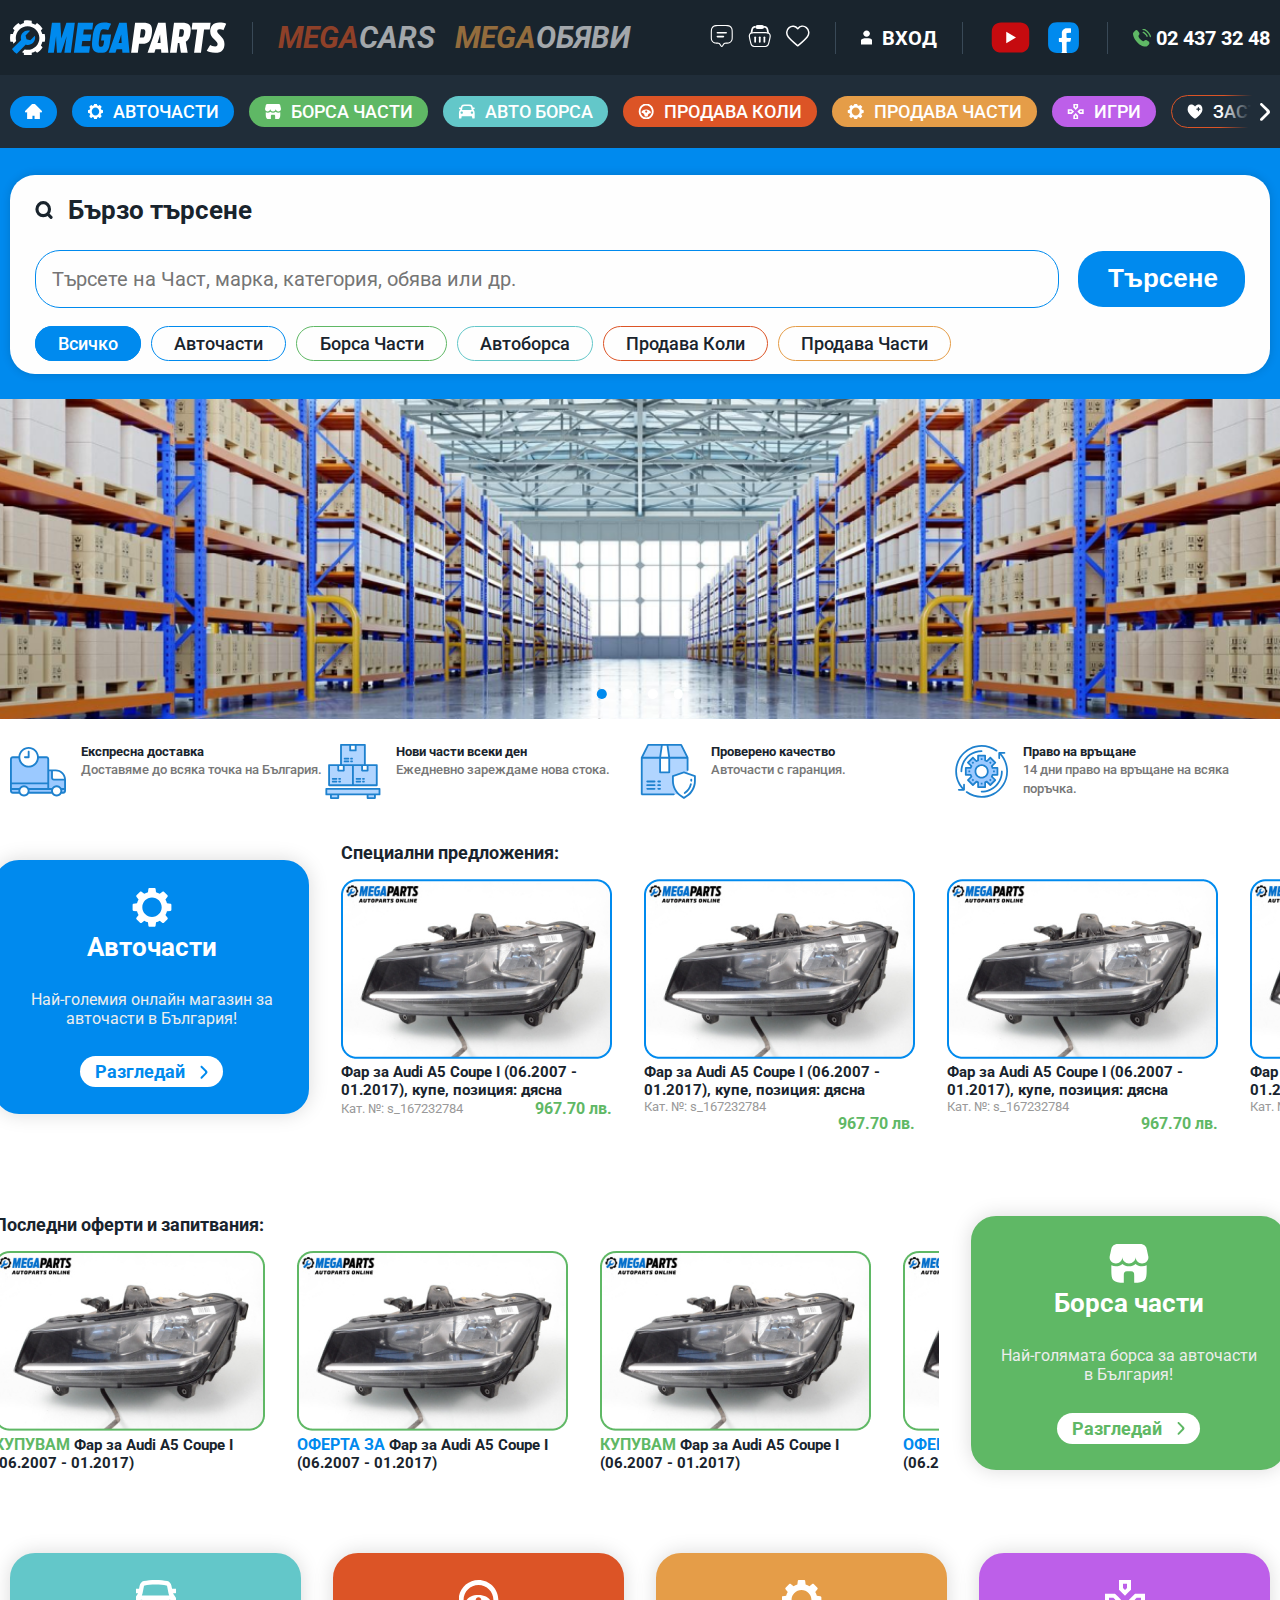
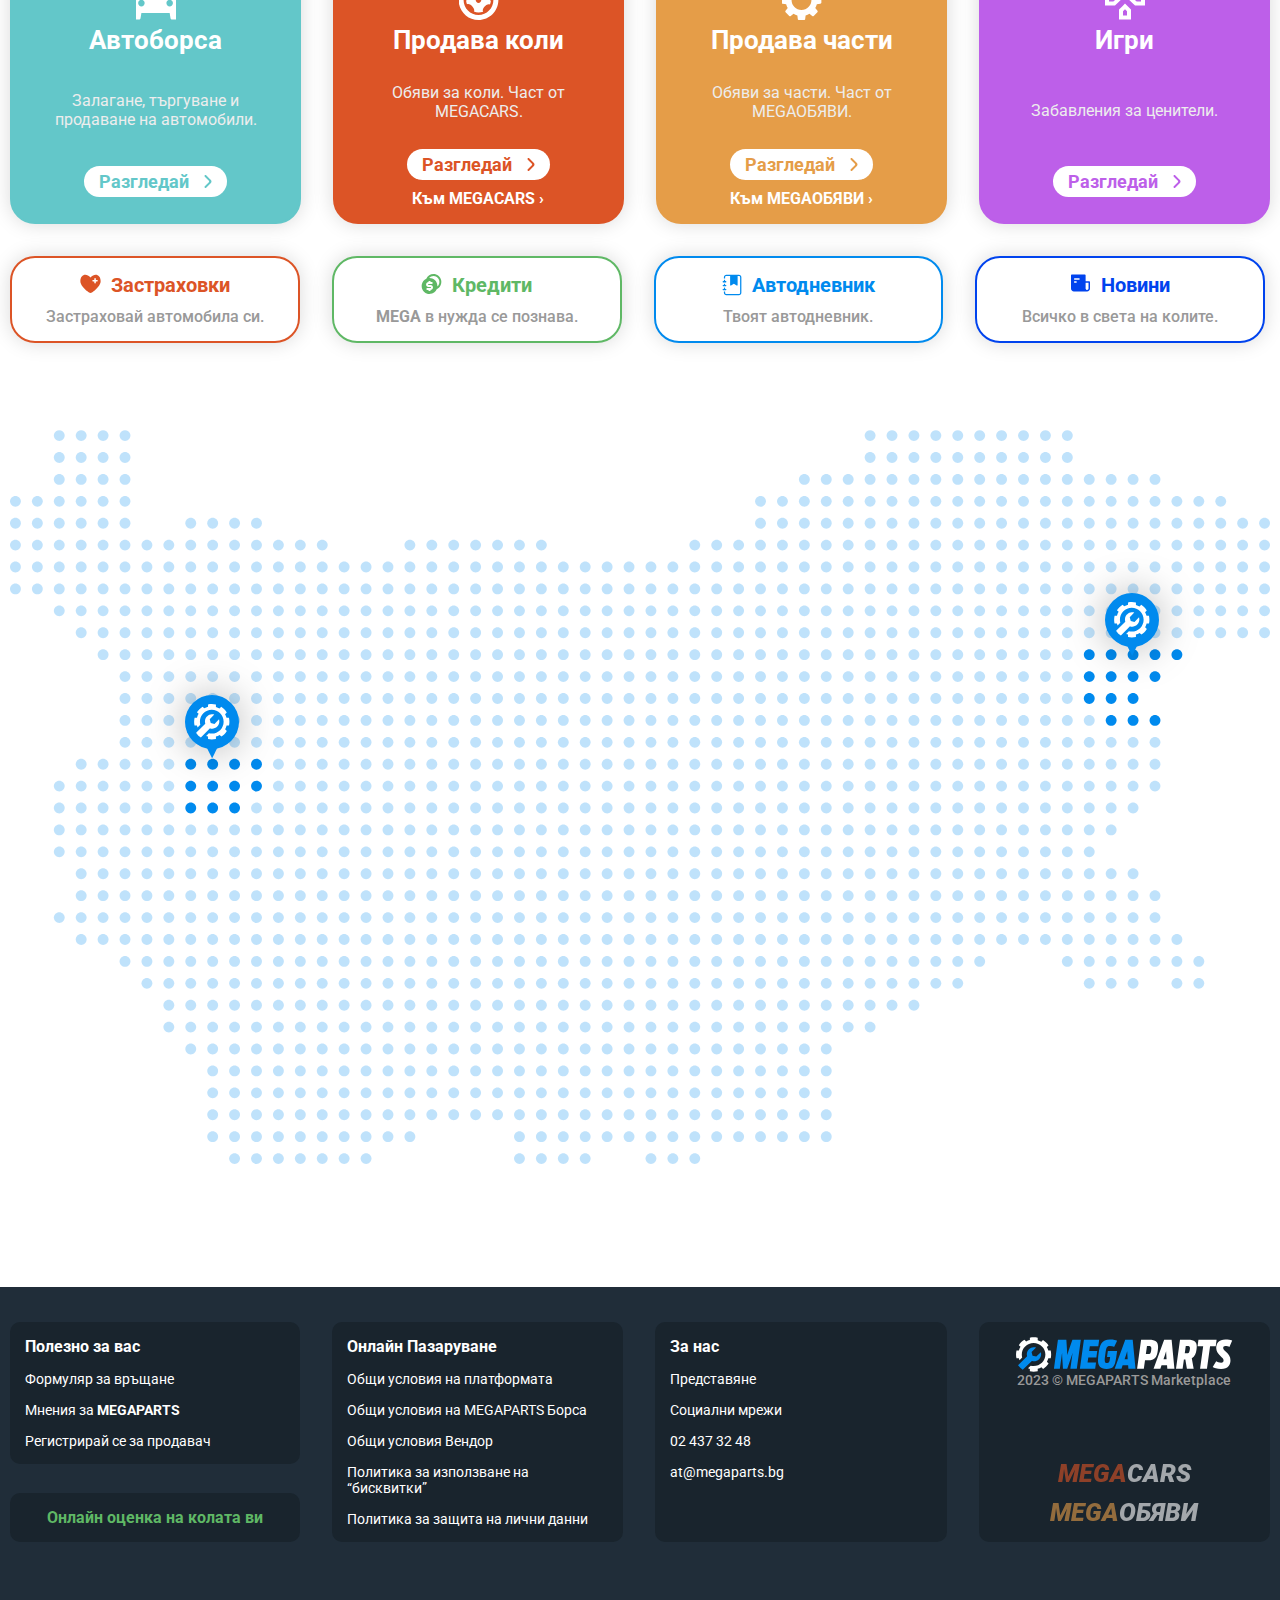
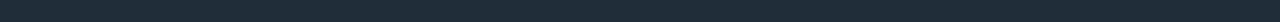
==== commit c8b8ab2c: "tasimcho" ====
--- a/frontend/index.html
+++ b/frontend/index.html
@@ -10,6 +10,8 @@
     <script src="https://cdnjs.cloudflare.com/ajax/libs/jquery/3.7.1/jquery.min.js"></script>
     <!--Bootstrap-->
     <script src="https://cdnjs.cloudflare.com/ajax/libs/bootstrap/5.3.1/js/bootstrap.min.js"></script>
+    <!--Swipper-->
+    <link rel="stylesheet" href="https://cdn.jsdelivr.net/npm/swiper@10/swiper-bundle.min.css" />
     <title>АВТОЧАСТИ MEGAPARTS - Магазин за авточасти</title>
 </head>
 
@@ -440,9 +442,29 @@
             </div>
         </div>
     </section>
+    <section id="testominals">
+
+    </section>
+    <div id="map">
+        <div class="container">
+            <div class="image-container">
+                <img src="../frontend/assets/images/map-img/map.svg" alt="map/svg">
+                <div class="vector-container" id="sofia">
+                    <div class="vector"><img src="../frontend/assets/images/map-img/vector.svg" alt="vector/svg">
+                    </div>
+                </div>
+                <div class="vector-container" id="varna">
+                    <div class="vector"><img src="../frontend/assets/images/map-img/vector.svg" alt="vector/svg">
+                    </div>
+                </div>
+            </div>
+        </div>
+    </div>
     <Footer></Footer>
     <!--Script.js-->
+    <script src="https://cdn.jsdelivr.net/npm/swiper@10/swiper-bundle.min.js"></script>
     <script src="./assets/js/index.js"></script>
+
 </body>
 
 </html>--- a/frontend/assets/styles/style.css
+++ b/frontend/assets/styles/style.css
@@ -923,6 +923,48 @@
   color: #0043EE;
 }
 
+/*============MAp*================*/
+#map {
+  margin-bottom: 7.44rem;
+}
+#map .container .image-container {
+  position: relative;
+}
+#map .container .image-container .vector-container {
+  position: absolute;
+}
+#map .container .image-container .vector-container .vector {
+  width: 6vmin;
+  height: 6vmin;
+  border-radius: 50%;
+  background: #008AEE;
+  filter: drop-shadow(0px 0px 20px rgba(0, 0, 0, 0.3));
+  padding: 1vmin;
+}
+#map .container .image-container .vector-container .vector::after {
+  content: "";
+  width: 2vmin;
+  height: 2vmin;
+  background: #008AEE;
+  position: absolute;
+  bottom: -1vmin;
+  left: 50%;
+  transform: translateX(-50%);
+  -webkit-clip-path: polygon(50% 100%, 0 0, 100% 0);
+          clip-path: polygon(50% 100%, 0 0, 100% 0);
+}
+#map .container .image-container .vector-container#sofia {
+  top: 36%;
+  left: 13.9%;
+}
+#map .container .image-container .vector-container#varna {
+  display: flex;
+  justify-content: end;
+  align-self: flex-end;
+  top: 22.1%;
+  right: 8.8%;
+}
+
 /*==============Fotter==============*/
 #footer {
   width: 100%;
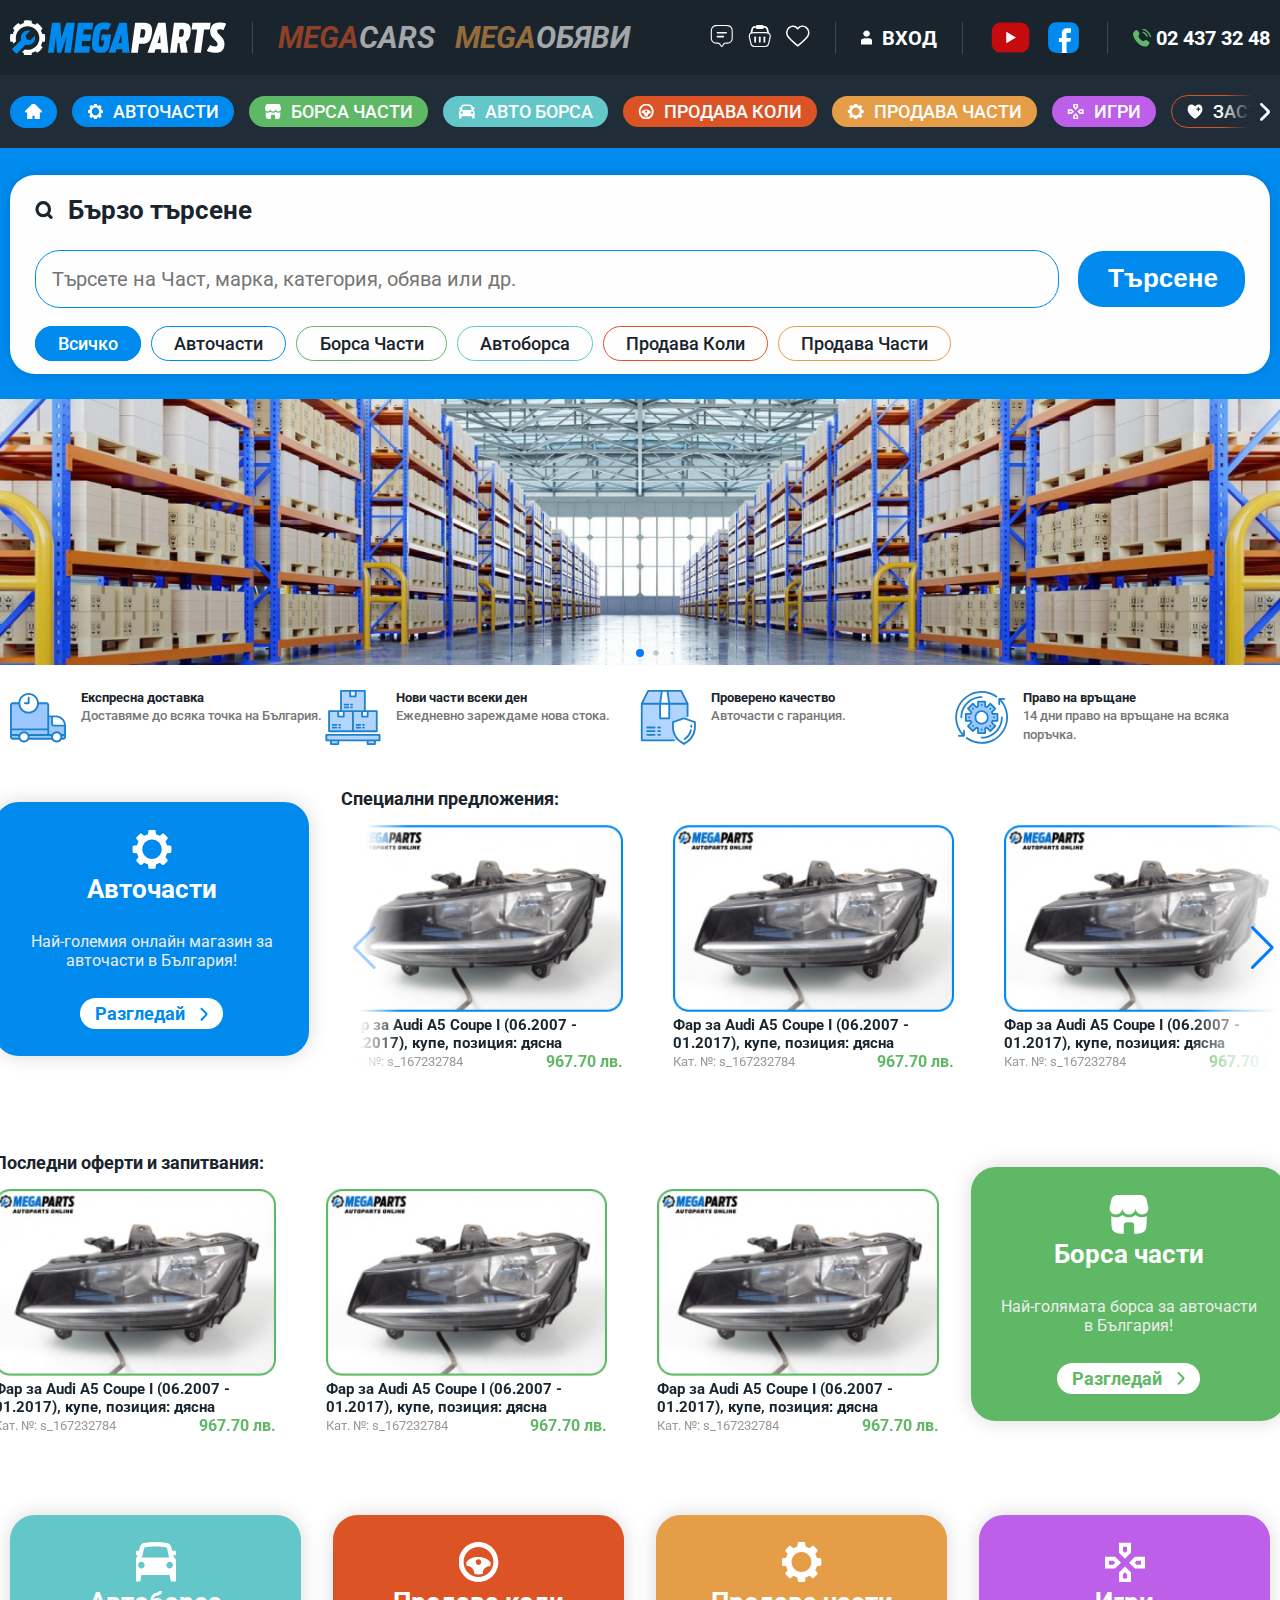
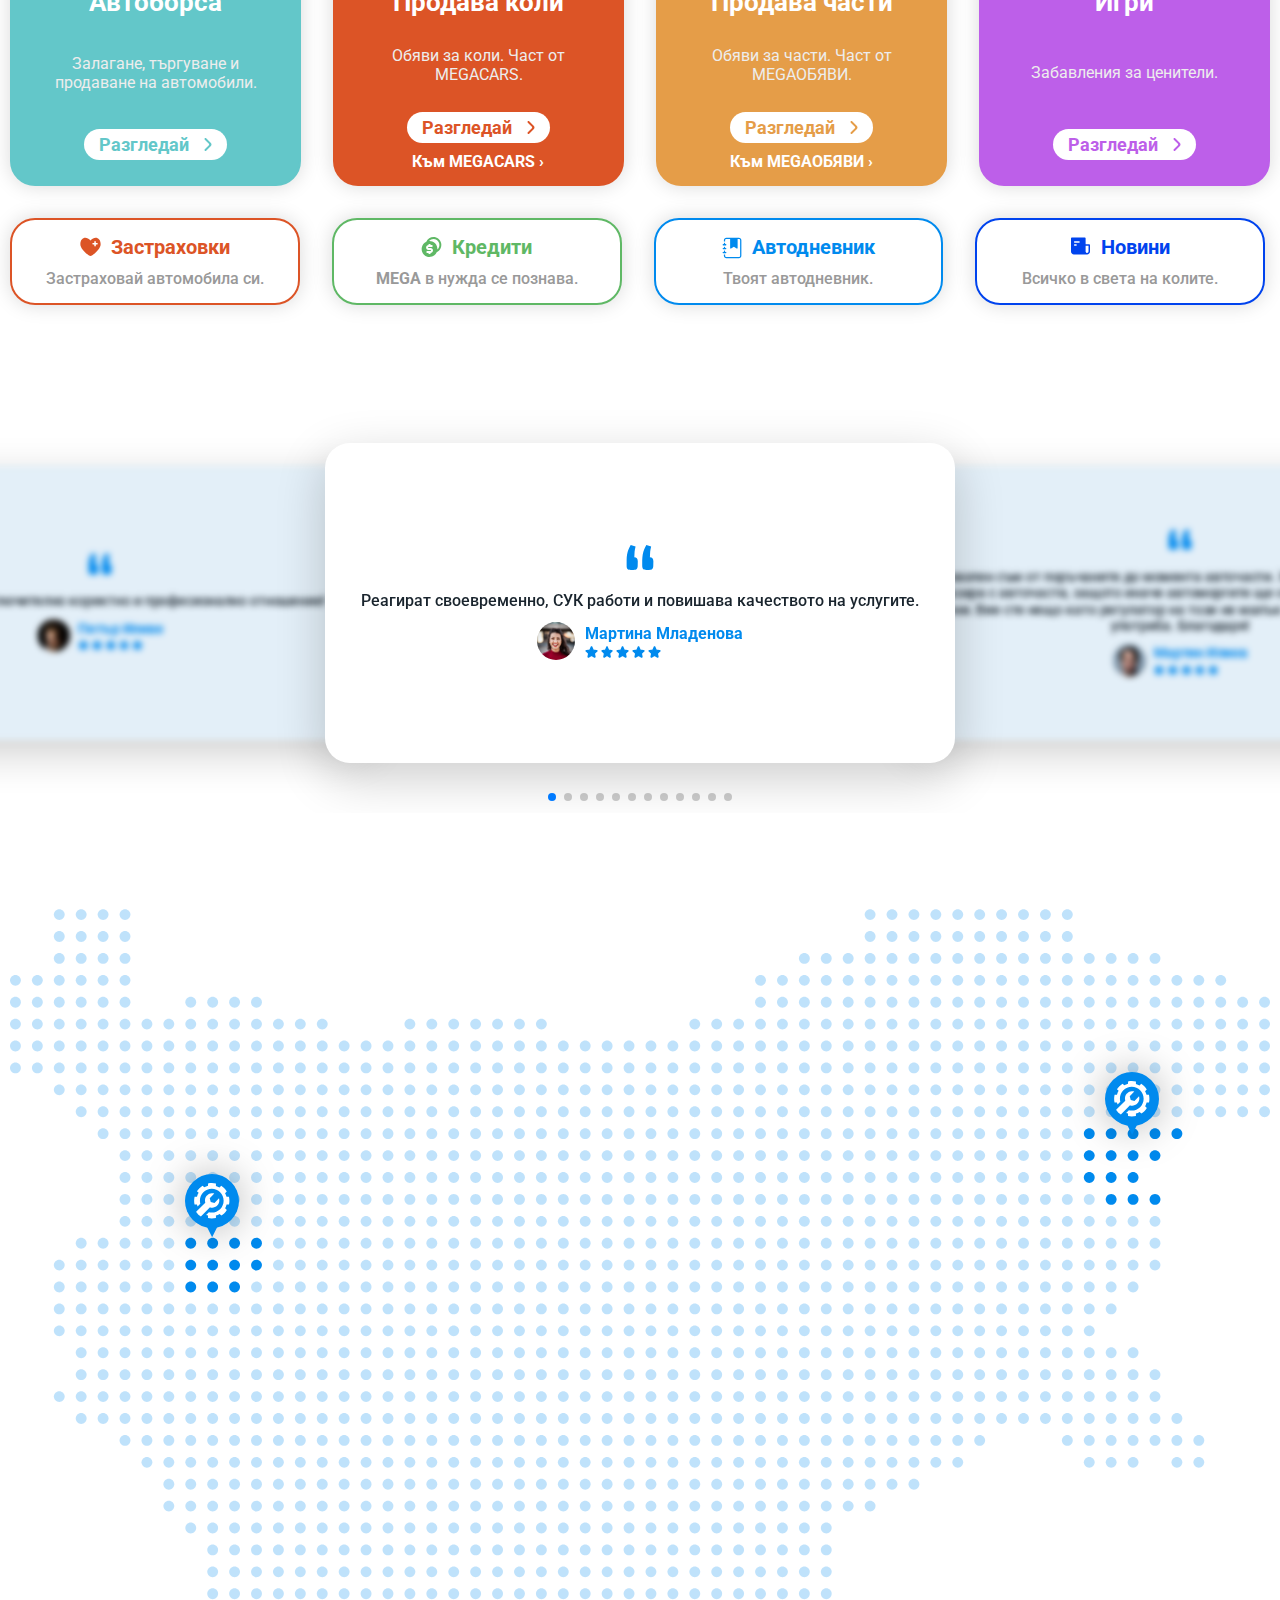
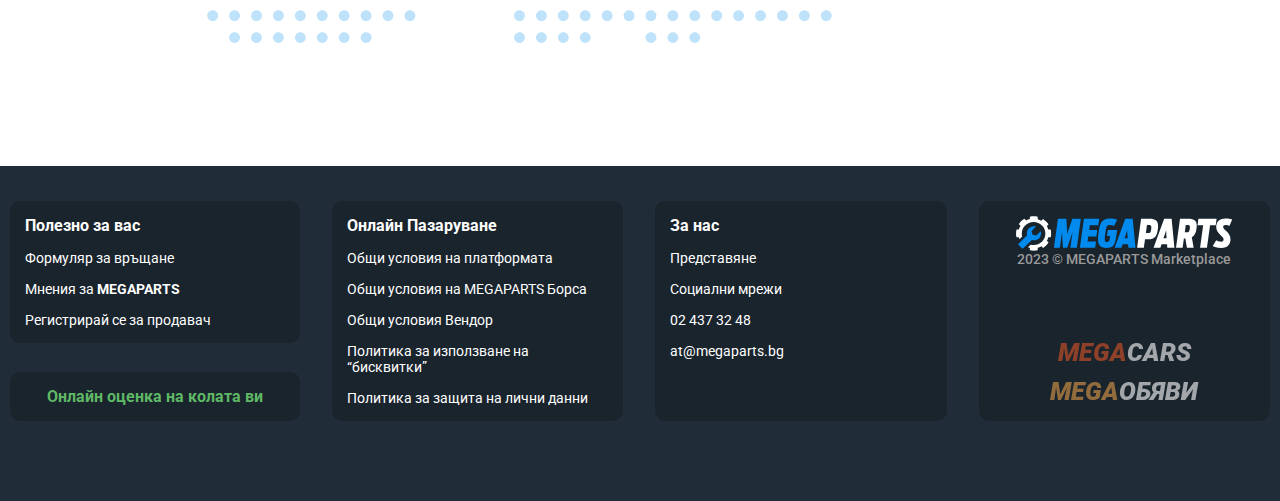
==== commit f73b5e18: "tasimchoo" ====
--- a/frontend/index.html
+++ b/frontend/index.html
@@ -50,20 +50,23 @@
         </div>
     </section>
     <section id="slide-show">
-        <div class="slider-wrapper">
-            <div class="slider-nav">
-                <a href="#slide-1" class="dot active"></a>
-                <a href="#slide-2" class="dot"></a>
-                <a href="#slide-3" class="dot"></a>
-                <a href="#slide-4" class="dot"></a>
-            </div>
-            <div class="slider">
-                <img id="slide-1" src="../frontend/assets/images/slides-images/Rectangle 100.png" alt="rectangle/img">
-                <img id="slide-2" src="../frontend/assets/images/slides-images/Rectangle 100.png" alt="rectangle/img">
-                <img id="slide-3" src="../frontend/assets/images/slides-images/Rectangle 100.png" alt="rectangle/img">
-                <img id="slide-4" src="../frontend/assets/images/slides-images/Rectangle 100.png" alt="rectangle/img">
-            </div>
-
+        <div class="swiper mySwiper" id="swiper-image">
+            <div class="swiper-wrapper">
+                <div class="swiper-slide">
+                    <img src="../frontend/assets/images/slides-images/Rectangle 100.png" alt="rectangle/img">
+                </div>
+                <div class="swiper-slide">
+                    <img src="../frontend/assets/images/slides-images/Rectangle 100.png" alt="rectangle/img">
+                </div>
+                <div class="swiper-slide">
+                    <img src="../frontend/assets/images/slides-images/Rectangle 100.png" alt="rectangle/img">
+                </div>
+                <div class="swiper-slide">
+                    <img src="../frontend/assets/images/slides-images/Rectangle 100.png" alt="rectangle/img">
+                </div>
+            </div>
+            <div class="swiper-pagination" id="swiper-pagination-image"></div>
+        </div>
 
         </div>
     </section>
@@ -119,101 +122,122 @@
             </div>
             <div class="slideshow-wrapper">
                 <div class="title">Специални предложения:</div>
-                <div class="slideshow flex">
-                    <div class="slider-container ">
-                        <div class="product">
-                            <div class="image">
-                                <img src="../frontend/assets/images/autoparts-section-images/image 2.png"
-                                    alt="imag-1/png">
-                            </div>
-                            <div class="product-info">
-                                <div class="product-name">
-                                    <h2>Фар за Audi A5 Coupe I (06.2007 - 01.2017), купе, позиция: дясна</h2>
-                                </div>
-                                <div class="product-price flex">
-                                    <div class="product-cat">Кат. №: s_167232784</div>
-                                    <div class="price">967.70 лв.</div>
-                                </div>
-                            </div>
-                        </div>
-                        <div class="product">
-                            <div class="image">
-                                <img src="../frontend/assets/images/autoparts-section-images/image 2.png"
-                                    alt="imag-1/png">
-                            </div>
-                            <div class="product-info">
-                                <div class="product-name">
-                                    <h2>Фар за Audi A5 Coupe I (06.2007 - 01.2017), купе, позиция: дясна</h2>
-                                </div>
-                                <div class="product-price">
-                                    <div class="product-cat">Кат. №: s_167232784</div>
-                                    <div class="price">967.70 лв.</div>
-                                </div>
-                            </div>
-                        </div>
-                        <div class="product">
-                            <div class="image">
-                                <img src="../frontend/assets/images/autoparts-section-images/image 2.png"
-                                    alt="imag-1/png">
-                            </div>
-                            <div class="product-info">
-                                <div class="product-name">
-                                    <h2>Фар за Audi A5 Coupe I (06.2007 - 01.2017), купе, позиция: дясна</h2>
-                                </div>
-                                <div class="product-price">
-                                    <div class="product-cat">Кат. №: s_167232784</div>
-                                    <div class="price">967.70 лв.</div>
-                                </div>
-                            </div>
-                        </div>
-                        <div class="product">
-                            <div class="image">
-                                <img src="../frontend/assets/images/autoparts-section-images/image 2.png"
-                                    alt="imag-1/png">
-                            </div>
-                            <div class="product-info">
-                                <div class="product-name">
-                                    <h2>Фар за Audi A5 Coupe I (06.2007 - 01.2017), купе, позиция: дясна</h2>
-                                </div>
-                                <div class="product-price">
-                                    <div class="product-cat">Кат. №: s_167232784</div>
-                                    <div class="price">967.70 лв.</div>
-                                </div>
-                            </div>
-                        </div>
-                        <div class="product">
-                            <div class="image">
-                                <img src="../frontend/assets/images/autoparts-section-images/image 2.png"
-                                    alt="imag-1/png">
-                            </div>
-                            <div class="product-info">
-                                <div class="product-name">
-                                    <h2>Фар за Audi A5 Coupe I (06.2007 - 01.2017), купе, позиция: дясна</h2>
-                                </div>
-                                <div class="product-price">
-                                    <div class="product-cat">Кат. №: s_167232784</div>
-                                    <div class="price">967.70 лв.</div>
-                                </div>
-                            </div>
-                        </div>
-                        <div class="product">
-                            <div class="image">
-                                <img src="../frontend/assets/images/autoparts-section-images/image 2.png"
-                                    alt="imag-1/png">
-                            </div>
-                            <div class="product-info">
-                                <div class="product-name">
-                                    <h2>Фар за Audi A5 Coupe I (06.2007 - 01.2017), купе, позиция: дясна</h2>
-                                </div>
-                                <div class="product-price">
-                                    <div class="product-cat">Кат. №: s_167232784</div>
-                                    <div class="price">967.70 лв.</div>
-                                </div>
-                            </div>
-                        </div>
-                    </div>
-                </div>
-            </div>
+                <div class="swiper" id="autoparts-swipper">
+                    <div class="swiper-wrapper">
+                        <div class="swiper-slide">
+                            <div class="product">
+                                <div class="image">
+                                    <img src="../frontend/assets/images/autoparts-section-images/image 2.png"
+                                        alt="imag-1/png">
+                                </div>
+                                <div class="product-info">
+                                    <div class="product-name">
+                                        <h2>Фар за Audi A5 Coupe I (06.2007 - 01.2017), купе, позиция: дясна</h2>
+                                    </div>
+                                    <div class="product-price flex">
+                                        <div class="product-cat">Кат. №: s_167232784</div>
+                                        <div class="price">967.70 лв.</div>
+                                    </div>
+                                </div>
+                            </div>
+                        </div>
+                        <div class="swiper-slide">
+                            <div class="product">
+                                <div class="image">
+                                    <img src="../frontend/assets/images/autoparts-section-images/image 2.png"
+                                        alt="imag-1/png">
+                                </div>
+                                <div class="product-info">
+                                    <div class="product-name">
+                                        <h2>Фар за Audi A5 Coupe I (06.2007 - 01.2017), купе, позиция: дясна</h2>
+                                    </div>
+                                    <div class="product-price flex">
+                                        <div class="product-cat">Кат. №: s_167232784</div>
+                                        <div class="price">967.70 лв.</div>
+                                    </div>
+                                </div>
+                            </div>
+                        </div>
+                        <div class="swiper-slide">
+                            <div class="product">
+                                <div class="image">
+                                    <img src="../frontend/assets/images/autoparts-section-images/image 2.png"
+                                        alt="imag-1/png">
+                                </div>
+                                <div class="product-info">
+                                    <div class="product-name">
+                                        <h2>Фар за Audi A5 Coupe I (06.2007 - 01.2017), купе, позиция: дясна</h2>
+                                    </div>
+                                    <div class="product-price flex">
+                                        <div class="product-cat">Кат. №: s_167232784</div>
+                                        <div class="price">967.70 лв.</div>
+                                    </div>
+                                </div>
+                            </div>
+                        </div>
+                        <div class="swiper-slide">
+                            <div class="product">
+                                <div class="image">
+                                    <img src="../frontend/assets/images/autoparts-section-images/image 2.png"
+                                        alt="imag-1/png">
+                                </div>
+                                <div class="product-info">
+                                    <div class="product-name">
+                                        <h2>Фар за Audi A5 Coupe I (06.2007 - 01.2017), купе, позиция: дясна</h2>
+                                    </div>
+                                    <div class="product-price flex">
+                                        <div class="product-cat">Кат. №: s_167232784</div>
+                                        <div class="price">967.70 лв.</div>
+                                    </div>
+                                </div>
+                            </div>
+                        </div>
+                        <div class="swiper-slide">
+                            <div class="product">
+                                <div class="image">
+                                    <img src="../frontend/assets/images/autoparts-section-images/image 2.png"
+                                        alt="imag-1/png">
+                                </div>
+                                <div class="product-info">
+                                    <div class="product-name">
+                                        <h2>Фар за Audi A5 Coupe I (06.2007 - 01.2017), купе, позиция: дясна</h2>
+                                    </div>
+                                    <div class="product-price flex">
+                                        <div class="product-cat">Кат. №: s_167232784</div>
+                                        <div class="price">967.70 лв.</div>
+                                    </div>
+                                </div>
+                            </div>
+                        </div>
+                        <div class="swiper-slide">
+                            <div class="product">
+                                <div class="image">
+                                    <img src="../frontend/assets/images/autoparts-section-images/image 2.png"
+                                        alt="imag-1/png">
+                                </div>
+                                <div class="product-info">
+                                    <div class="product-name">
+                                        <h2>Фар за Audi A5 Coupe I (06.2007 - 01.2017), купе, позиция: дясна</h2>
+                                    </div>
+                                    <div class="product-price flex">
+                                        <div class="product-cat">Кат. №: s_167232784</div>
+                                        <div class="price">967.70 лв.</div>
+                                    </div>
+                                </div>
+                            </div>
+                        </div>
+                    </div>
+                    <div class="swiper-btn" id="swiper-btn">
+                        <div class="swiper-button-next" id="swipper-button-next-autoparts"></div>
+                    </div>
+                    <div class="swiper-btn" id="swiper-btn">
+                        <div class="swiper-button-prev" id="swipper-button-prev-autoparts"></div>
+                    </div>
+
+                </div>
+            </div>
+
+        </div>
         </div>
     </section>
     <section id="autoborsa-section">
@@ -232,82 +256,111 @@
             </div>
             <div class="slideshow-wrapper">
                 <div class="title">Последни оферти и запитвания:</div>
-                <div class="slideshow flex">
-                    <div class="slider-container ">
-                        <div class="product">
-                            <div class="image">
-                                <img src="../frontend/assets/images/autoborsa-section-images/image 3.png"
-                                    alt="imag-1/png">
-                            </div>
-                            <div class="product-info">
-                                <div class="product-name">
-                                    <h2><span class="text-green">КУПУВАМ</span> Фар за Audi A5 Coupe I (06.2007 -
-                                        01.2017)</h2>
-                                </div>
-                            </div>
-                        </div>
-                        <div class="product">
-                            <div class="image">
-                                <img src="../frontend/assets/images/autoborsa-section-images/image 3.png"
-                                    alt="imag-1/png">
-                            </div>
-                            <div class="product-info">
-                                <div class="product-name">
-                                    <h2><span class="text-blue">Оферта за</span> Фар за Audi A5 Coupe I (06.2007 -
-                                        01.2017)</h2>
-                                </div>
-                            </div>
-                        </div>
-                        <div class="product">
-                            <div class="image">
-                                <img src="../frontend/assets/images/autoborsa-section-images/image 3.png"
-                                    alt="imag-1/png">
-                            </div>
-                            <div class="product-info">
-                                <div class="product-name">
-                                    <h2><span class="text-green">КУПУВАМ</span> Фар за Audi A5 Coupe I (06.2007 -
-                                        01.2017)</h2>
-                                </div>
-                            </div>
-                        </div>
-                        <div class="product">
-                            <div class="image">
-                                <img src="../frontend/assets/images/autoborsa-section-images/image 3.png"
-                                    alt="imag-1/png">
-                            </div>
-                            <div class="product-info">
-                                <div class="product-name">
-                                    <h2><span class="text-blue">Оферта за</span> Фар за Audi A5 Coupe I (06.2007
-                                        -
-                                        01.2017)</h2>
-                                </div>
-                            </div>
-                        </div>
-                        <div class="product">
-                            <div class="image">
-                                <img src="../frontend/assets/images/autoborsa-section-images/image 3.png"
-                                    alt="imag-1/png">
-                            </div>
-                            <div class="product-info">
-                                <div class="product-name">
-                                    <h2><span class="text-green">КУПУВАМ </span>Фар за Audi A5 Coupe I (06.2007 -
-                                        01.2017)</h2>
-                                </div>
-                            </div>
-                        </div>
-                        <div class="product">
-                            <div class="image">
-                                <img src="../frontend/assets/images/autoborsa-section-images/image 3.png"
-                                    alt="imag-1/png">
-                            </div>
-                            <div class="product-info">
-                                <div class="product-name">
-                                    <h2><span class="text-blue">Оферта за</span> Фар за Audi A5 Coupe I (06.2007 -
-                                        01.2017)</h2>
-                                </div>
-
-                            </div>
-                        </div>
+                <div class="swiper" id="autoborsa-swipper">
+                    <div class="swiper-wrapper">
+                        <div class="swiper-slide">
+                            <div class="product">
+                                <div class="image">
+                                    <img src="../frontend/assets/images/autoborsa-section-images/image 3.png"
+                                        alt="imag-1/png">
+                                </div>
+                                <div class="product-info">
+                                    <div class="product-name">
+                                        <h2>Фар за Audi A5 Coupe I (06.2007 - 01.2017), купе, позиция: дясна</h2>
+                                    </div>
+                                    <div class="product-price flex">
+                                        <div class="product-cat">Кат. №: s_167232784</div>
+                                        <div class="price">967.70 лв.</div>
+                                    </div>
+                                </div>
+                            </div>
+                        </div>
+                        <div class="swiper-slide">
+                            <div class="product">
+                                <div class="image">
+                                    <img src="../frontend/assets/images/autoborsa-section-images/image 3.png"
+                                        alt="imag-1/png">
+                                </div>
+                                <div class="product-info">
+                                    <div class="product-name">
+                                        <h2>Фар за Audi A5 Coupe I (06.2007 - 01.2017), купе, позиция: дясна</h2>
+                                    </div>
+                                    <div class="product-price flex">
+                                        <div class="product-cat">Кат. №: s_167232784</div>
+                                        <div class="price">967.70 лв.</div>
+                                    </div>
+                                </div>
+                            </div>
+                        </div>
+                        <div class="swiper-slide">
+                            <div class="product">
+                                <div class="image">
+                                    <img src="../frontend/assets/images/autoborsa-section-images/image 3.png"
+                                        alt="imag-1/png">
+                                </div>
+                                <div class="product-info">
+                                    <div class="product-name">
+                                        <h2>Фар за Audi A5 Coupe I (06.2007 - 01.2017), купе, позиция: дясна</h2>
+                                    </div>
+                                    <div class="product-price flex">
+                                        <div class="product-cat">Кат. №: s_167232784</div>
+                                        <div class="price">967.70 лв.</div>
+                                    </div>
+                                </div>
+                            </div>
+                        </div>
+                        <div class="swiper-slide">
+                            <div class="product">
+                                <div class="image">
+                                    <img src="../frontend/assets/images/autoborsa-section-images/image 3.png"
+                                        alt="imag-1/png">
+                                </div>
+                                <div class="product-info">
+                                    <div class="product-name">
+                                        <h2>Фар за Audi A5 Coupe I (06.2007 - 01.2017), купе, позиция: дясна</h2>
+                                    </div>
+                                    <div class="product-price flex">
+                                        <div class="product-cat">Кат. №: s_167232784</div>
+                                        <div class="price">967.70 лв.</div>
+                                    </div>
+                                </div>
+                            </div>
+                        </div>
+                        <div class="swiper-slide">
+                            <div class="product">
+                                <div class="image">
+                                    <img src="../frontend/assets/images/autoborsa-section-images/image 3.png"
+                                        alt="imag-1/png">
+                                </div>
+                                <div class="product-info">
+                                    <div class="product-name">
+                                        <h2>Фар за Audi A5 Coupe I (06.2007 - 01.2017), купе, позиция: дясна</h2>
+                                    </div>
+                                    <div class="product-price flex">
+                                        <div class="product-cat">Кат. №: s_167232784</div>
+                                        <div class="price">967.70 лв.</div>
+                                    </div>
+                                </div>
+                            </div>
+                        </div>
+                        <div class="swiper-slide">
+                            <div class="product">
+                                <div class="image">
+                                    <img src="../frontend/assets/images/autoborsa-section-images/image 3.png"
+                                        alt="imag-1/png">
+                                </div>
+                                <div class="product-info">
+                                    <div class="product-name">
+                                        <h2>Фар за Audi A5 Coupe I (06.2007 - 01.2017), купе, позиция: дясна</h2>
+                                    </div>
+                                    <div class="product-price flex">
+                                        <div class="product-cat">Кат. №: s_167232784</div>
+                                        <div class="price">967.70 лв.</div>
+                                    </div>
+                                </div>
+                            </div>
+                        </div>
+
                     </div>
                 </div>
             </div>
@@ -443,7 +496,14 @@
         </div>
     </section>
     <section id="testominals">
-
+        <div class="container testominals_container flex">
+            <div class="swiper mySwiper" id="testominalSwiper">
+                <div class="swiper-wrapper" id="swaper-wrapper-testominals">
+                    <!--Testominals-->
+                </div>
+                <div class="swiper-pagination " id="swiper-testominal-pagination"></div>
+            </div>
+        </div>
     </section>
     <div id="map">
         <div class="container">
@@ -463,6 +523,7 @@
     <Footer></Footer>
     <!--Script.js-->
     <script src="https://cdn.jsdelivr.net/npm/swiper@10/swiper-bundle.min.js"></script>
+    <script src="./assets/js/testominal.js"> </script>
     <script src="./assets/js/index.js"></script>
 
 </body>
--- a/frontend/assets/styles/style.css
+++ b/frontend/assets/styles/style.css
@@ -258,15 +258,34 @@
 }
 header .mobile-nav-btn .line:nth-child(1) {
   width: 80%;
+  transition: all 0.6s ease-in-out;
+}
+header .mobile-nav-btn .line:nth-child(2) {
+  transition: all 0.3s ease-in-out;
 }
 header .mobile-nav-btn .line:nth-child(3) {
   width: 50%;
+  transition: all 0.6s ease-in-out;
+}
+header .mobile-nav-btn.active .line:nth-child(2) {
+  opacity: 0;
+  transform: scale(0);
+}
+header .mobile-nav-btn.active .line:nth-child(1) {
+  width: 100%;
+  transform: rotate(-45deg) translateY(10px) translateX(2px);
+}
+header .mobile-nav-btn.active .line:nth-child(3) {
+  width: 100%;
+  transform: rotate(45deg) translateY(-15px) translateX(-3px);
 }
 header .nav-mobile__top {
   background: #19242D;
   flex-direction: column;
   padding: 1.2rem 0;
+  transform: translateX(-200%);
   display: none;
+  transition: all 0.3s ease-in-out;
 }
 header .nav-mobile__top .megatext {
   width: 100%;
@@ -336,6 +355,7 @@
   width: 1.3rem;
 }
 header .nav-mobile.active .nav-mobile__top {
+  transform: translateY(0);
   display: block;
 }
 
@@ -450,44 +470,27 @@
 }
 
 /*=============Slide=============*/
-#slide-show .slider-wrapper {
-  position: relative;
-  width: 100%;
-}
-#slide-show .slider {
-  display: flex;
-  aspect-ratio: 16/4;
-  overflow-x: auto;
-  scroll-snap-type: x mandatory;
-  scroll-behavior: smooth;
-}
-#slide-show .slider img {
-  flex: 1 0 100%;
-  scroll-snap-align: start;
+#slide-show .swiper {
+  width: 100%;
+  height: 100%;
+}
+#slide-show .swiper-wrapper {
+  display: flex;
+}
+#slide-show .swiper-slide {
+  text-align: center;
+  font-size: 18px;
+  background: #fff;
+  display: flex;
+  justify-content: center;
+  align-items: center;
+}
+#slide-show .swiper-slide img {
+  display: block;
+  width: 100%;
+  height: 100%;
   -o-object-fit: cover;
      object-fit: cover;
-}
-#slide-show .slider::-webkit-scrollbar {
-  display: none;
-}
-#slide-show .slider-nav {
-  display: flex;
-  -moz-column-gap: 1rem;
-       column-gap: 1rem;
-  position: absolute;
-  bottom: 1.25rem;
-  left: 50%;
-  transform: translateX(-50%);
-  z-index: 1;
-}
-#slide-show .slider-nav a {
-  width: 0.6rem;
-  height: 0.6rem;
-  border-radius: 50%;
-  background-color: #fff;
-}
-#slide-show .slider-nav a.active {
-  background-color: #008AEE;
 }
 
 /*====================Info=================*/
@@ -584,6 +587,7 @@
 }
 #autoparts-section .container .slideshow-wrapper {
   width: 75%;
+  position: relative;
 }
 #autoparts-section .container .slideshow-wrapper .title {
   color: #19242D;
@@ -592,43 +596,44 @@
   align-self: self-start;
   margin-bottom: 1rem;
 }
-#autoparts-section .container .slideshow-wrapper .slideshow {
-  width: 100%;
-  flex-direction: column;
-  gap: 0.95rem;
-  overflow-x: auto;
-  scroll-snap-align: start;
-  scroll-behavior: smooth;
-}
-#autoparts-section .container .slideshow-wrapper .slideshow::-webkit-scrollbar {
-  display: none;
-}
-#autoparts-section .container .slideshow-wrapper .slideshow .slider-container {
+#autoparts-section .container .slideshow-wrapper .swiper-wrapper .swiper-slide {
   display: flex;
   gap: 2rem;
   align-self: self-start;
 }
-#autoparts-section .container .slideshow-wrapper .slideshow .slider-container .product .image {
-  width: 16.9375rem;
-}
-#autoparts-section .container .slideshow-wrapper .slideshow .slider-container .product .product-name h2 {
+#autoparts-section .container .slideshow-wrapper .swiper-wrapper .swiper-slide .product .image {
+  width: 100%;
+}
+#autoparts-section .container .slideshow-wrapper .swiper-wrapper .swiper-slide .product .product-name h2 {
   color: #19242D;
   font-size: 0.913rem;
   font-weight: 700;
 }
-#autoparts-section .container .slideshow-wrapper .slideshow .slider-container .product .product-price {
+#autoparts-section .container .slideshow-wrapper .swiper-wrapper .swiper-slide .product .product-price {
   justify-content: space-between;
 }
-#autoparts-section .container .slideshow-wrapper .slideshow .slider-container .product .product-price .product-cat {
+#autoparts-section .container .slideshow-wrapper .swiper-wrapper .swiper-slide .product .product-price .product-cat {
   color: #999;
   font-size: 0.78256rem;
   font-weight: 400;
 }
-#autoparts-section .container .slideshow-wrapper .slideshow .slider-container .product .product-price .price {
+#autoparts-section .container .slideshow-wrapper .swiper-wrapper .swiper-slide .product .product-price .price {
   color: #5FB865;
   text-align: right;
   font-size: 1rem;
   font-weight: 700;
+}
+#autoparts-section .container .slideshow-wrapper #swiper-btn {
+  position: absolute;
+  width: 10%;
+  height: 100%;
+  background: linear-gradient(272deg, rgba(255, 255, 255, 0) 0%, rgba(255, 255, 255, 0) 35%, rgb(255, 255, 255) 75%);
+  top: 0;
+  z-index: 3;
+}
+#autoparts-section .container .slideshow-wrapper #swiper-btn:nth-child(2) {
+  right: 0;
+  background: linear-gradient(97deg, rgba(255, 255, 255, 0) 18%, rgba(255, 255, 255, 0.6418942577) 53%, rgb(255, 255, 255) 87%);
 }
 
 /*=================Autoborsa================*/
@@ -691,6 +696,7 @@
 }
 #autoborsa-section .container .slideshow-wrapper {
   width: 75%;
+  position: relative;
 }
 #autoborsa-section .container .slideshow-wrapper .title {
   color: #19242D;
@@ -699,45 +705,32 @@
   align-self: self-start;
   margin-bottom: 1rem;
 }
-#autoborsa-section .container .slideshow-wrapper .slideshow {
-  width: 100%;
-  flex-direction: column;
-  gap: 0.95rem;
-  overflow-x: auto;
-  scroll-snap-align: start;
-  scroll-behavior: smooth;
-}
-#autoborsa-section .container .slideshow-wrapper .slideshow::-webkit-scrollbar {
-  display: none;
-}
-#autoborsa-section .container .slideshow-wrapper .slideshow .slider-container {
+#autoborsa-section .container .slideshow-wrapper .swiper-wrapper .swiper-slide {
   display: flex;
   gap: 2rem;
   align-self: self-start;
 }
-#autoborsa-section .container .slideshow-wrapper .slideshow .slider-container .product .image {
-  width: 16.9375rem;
-}
-#autoborsa-section .container .slideshow-wrapper .slideshow .slider-container .product .product-name h2 {
+#autoborsa-section .container .slideshow-wrapper .swiper-wrapper .swiper-slide .product .image {
+  width: 100%;
+}
+#autoborsa-section .container .slideshow-wrapper .swiper-wrapper .swiper-slide .product .product-name h2 {
   color: #19242D;
   font-size: 0.913rem;
   font-weight: 700;
 }
-#autoborsa-section .container .slideshow-wrapper .slideshow .slider-container .product .product-name h2 .text-green {
+#autoborsa-section .container .slideshow-wrapper .swiper-wrapper .swiper-slide .product .product-price {
+  justify-content: space-between;
+}
+#autoborsa-section .container .slideshow-wrapper .swiper-wrapper .swiper-slide .product .product-price .product-cat {
+  color: #999;
+  font-size: 0.78256rem;
+  font-weight: 400;
+}
+#autoborsa-section .container .slideshow-wrapper .swiper-wrapper .swiper-slide .product .product-price .price {
   color: #5FB865;
+  text-align: right;
   font-size: 1rem;
-  font-style: normal;
-  font-weight: 700;
-  line-height: normal;
-  text-transform: uppercase;
-}
-#autoborsa-section .container .slideshow-wrapper .slideshow .slider-container .product .product-name h2 .text-blue {
-  color: #008AEE;
-  font-size: 1rem;
-  font-style: normal;
-  font-weight: 700;
-  line-height: normal;
-  text-transform: uppercase;
+  font-weight: 700;
 }
 
 /*=================Services*================*/
@@ -921,6 +914,109 @@
 }
 .services__bottom .container .service.service-4 .service-title .text {
   color: #0043EE;
+}
+
+/*==================Tetominals=========*/
+#testominals {
+  margin-bottom: 6rem;
+}
+#testominals .container {
+  max-width: -moz-fit-content;
+  max-width: fit-content;
+  margin: 0;
+}
+#testominals .testominals_container {
+  position: relative;
+  overflow: visible;
+}
+#testominals .testominals_container .swiper {
+  width: 100%;
+  padding-top: 50px;
+  padding-bottom: 50px;
+}
+#testominals .testominals_container .swiper-slide {
+  background-position: center;
+  background-size: cover;
+  width: 70vmin;
+  height: 100%;
+  box-shadow: 0 15px 50px rgba(0, 0, 0, 0.2);
+  border-radius: 1.5625rem;
+  filter: blur(4px);
+  background: #e3eff8;
+}
+#testominals .testominals_container .swiper-slide .testominalBox {
+  display: flex;
+  width: 100%;
+  height: 20rem;
+  padding: 1.56rem;
+  flex-direction: column;
+  justify-content: center;
+  align-items: center;
+  flex-shrink: 0;
+}
+#testominals .testominals_container .swiper-slide .testominalBox .content-container {
+  display: flex;
+  flex-direction: column;
+  align-items: center;
+  justify-content: center;
+  text-align: center;
+  gap: 1.25rem;
+  width: 100%;
+  margin-bottom: 12px;
+}
+#testominals .testominals_container .swiper-slide .testominalBox .content-container .quote {
+  width: 1.79106rem;
+  height: 1.625rem;
+}
+#testominals .testominals_container .swiper-slide .testominalBox .content-container .content {
+  color: #19242D;
+  text-align: center;
+  font-family: Roboto;
+  font-size: 1rem;
+  font-weight: 500;
+}
+#testominals .testominals_container .swiper-slide .testominalBox .profile {
+  display: flex;
+  align-items: center;
+  justify-content: center;
+  gap: 0.62rem;
+}
+#testominals .testominals_container .swiper-slide .testominalBox .profile .profile-img {
+  width: 2.375rem;
+  height: 2.375rem;
+  border-radius: 50%;
+  overflow: hidden;
+}
+#testominals .testominals_container .swiper-slide .testominalBox .profile .profile-info {
+  display: flex;
+  justify-content: start;
+  align-items: flex-start;
+  flex-direction: column;
+  gap: 0.22rem;
+}
+#testominals .testominals_container .swiper-slide .testominalBox .profile .profile-info .name {
+  color: #008AEE;
+  font-family: Roboto;
+  font-size: 1rem;
+  font-weight: 700;
+}
+#testominals .testominals_container .swiper-slide .testominalBox .profile .profile-info .stars {
+  display: flex;
+  justify-content: center;
+  align-items: center;
+  gap: 0.2rem;
+}
+#testominals .testominals_container .swiper-slide .testominalBox .profile .profile-info .stars img {
+  width: 0.78644rem;
+  height: 0.75rem;
+}
+#testominals .testominals_container .swiper-slide-active {
+  filter: blur(0px);
+  background: #fff;
+}
+#testominals .testominals_container .swiper-slide-shadow-left,
+#testominals .testominals_container .swiper-slide-shadow-right {
+  background-image: none;
 }
 
 /*============MAp*================*/
@@ -1136,10 +1232,10 @@
   #autoparts-section .container {
     flex-direction: column;
   }
+  #autoparts-section .container .slideshow-wrapper {
+    width: 100%;
+  }
   #autoparts-section .container .autoparts-title {
-    width: 100%;
-  }
-  #autoparts-section .container .slideshow-wrapper {
     width: 100%;
   }
   #autoborsa-section {
@@ -1258,6 +1354,9 @@
   .services__top .container .service {
     width: 100%;
   }
+  #autoparts-section #swiper-btn {
+    background: transparent;
+  }
 }
 /* 
   ##Device = Most of the Smartphones Mobiles (Portrait)
